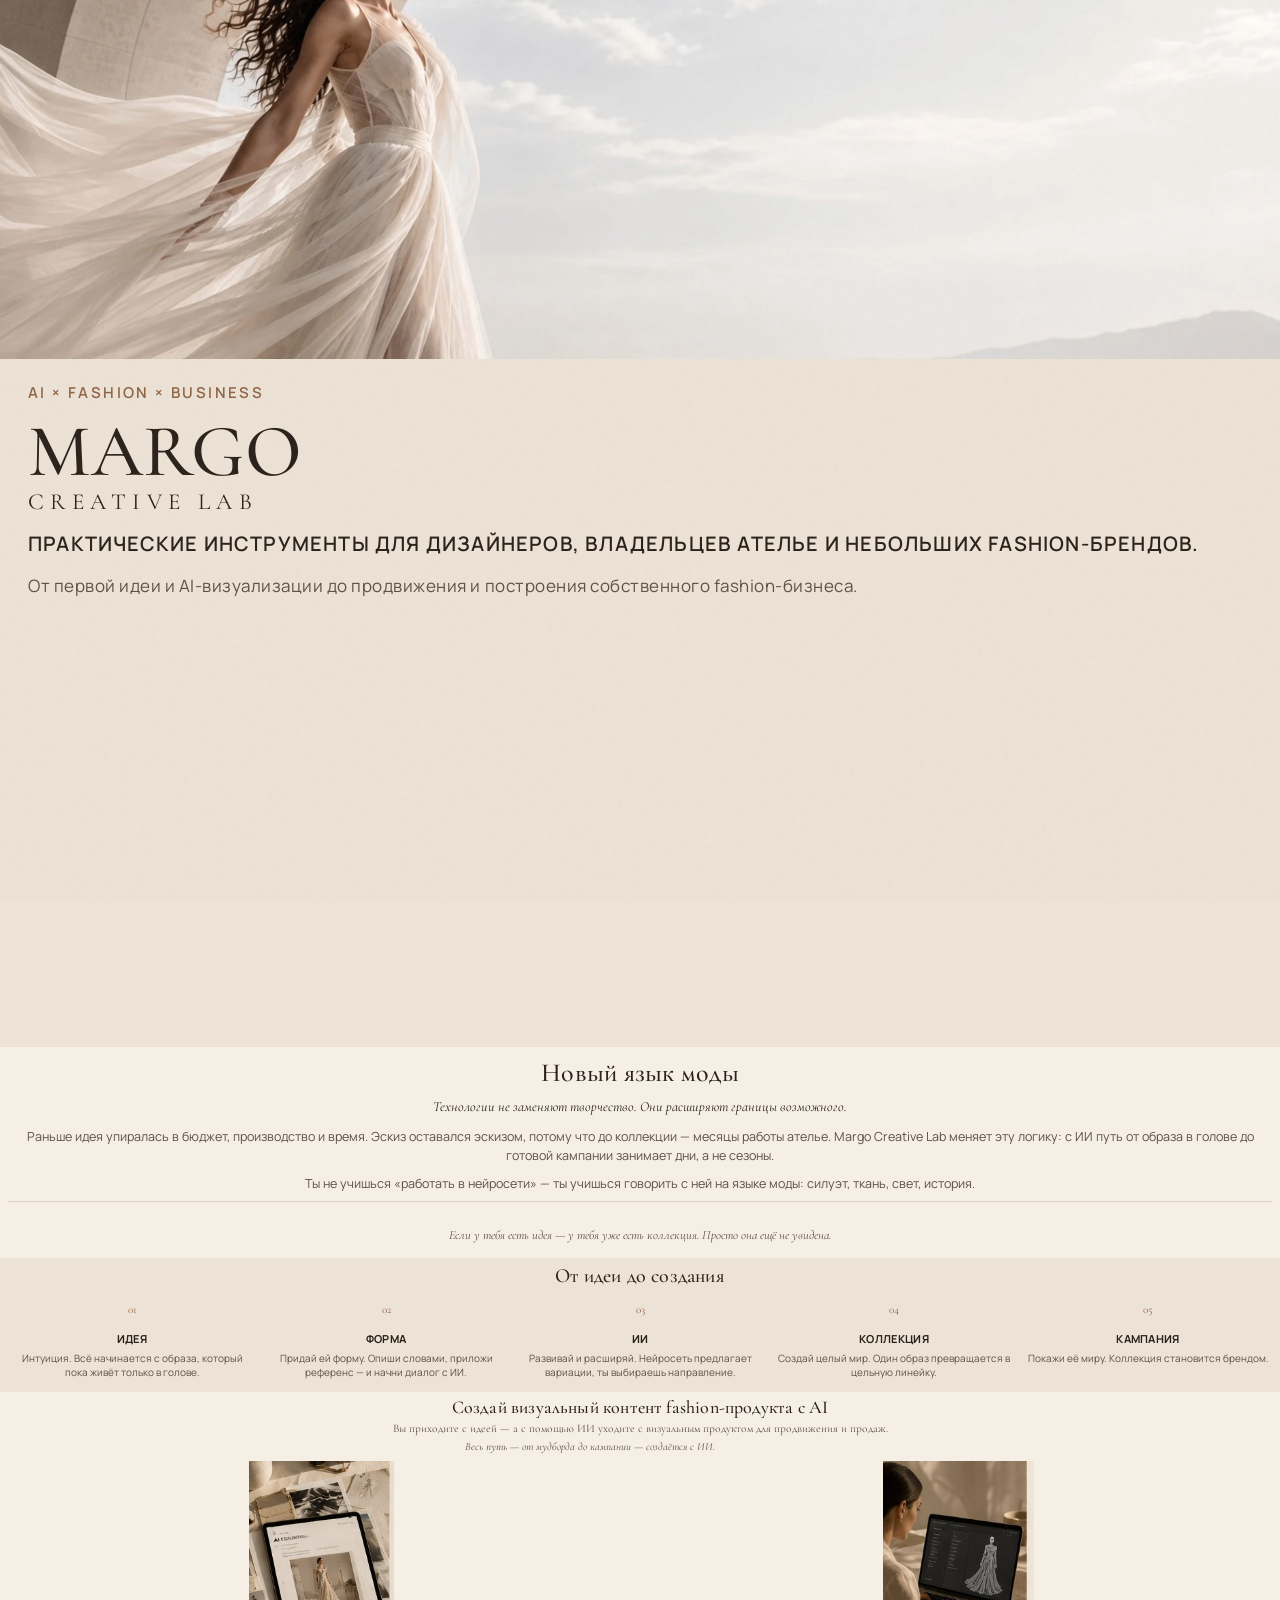
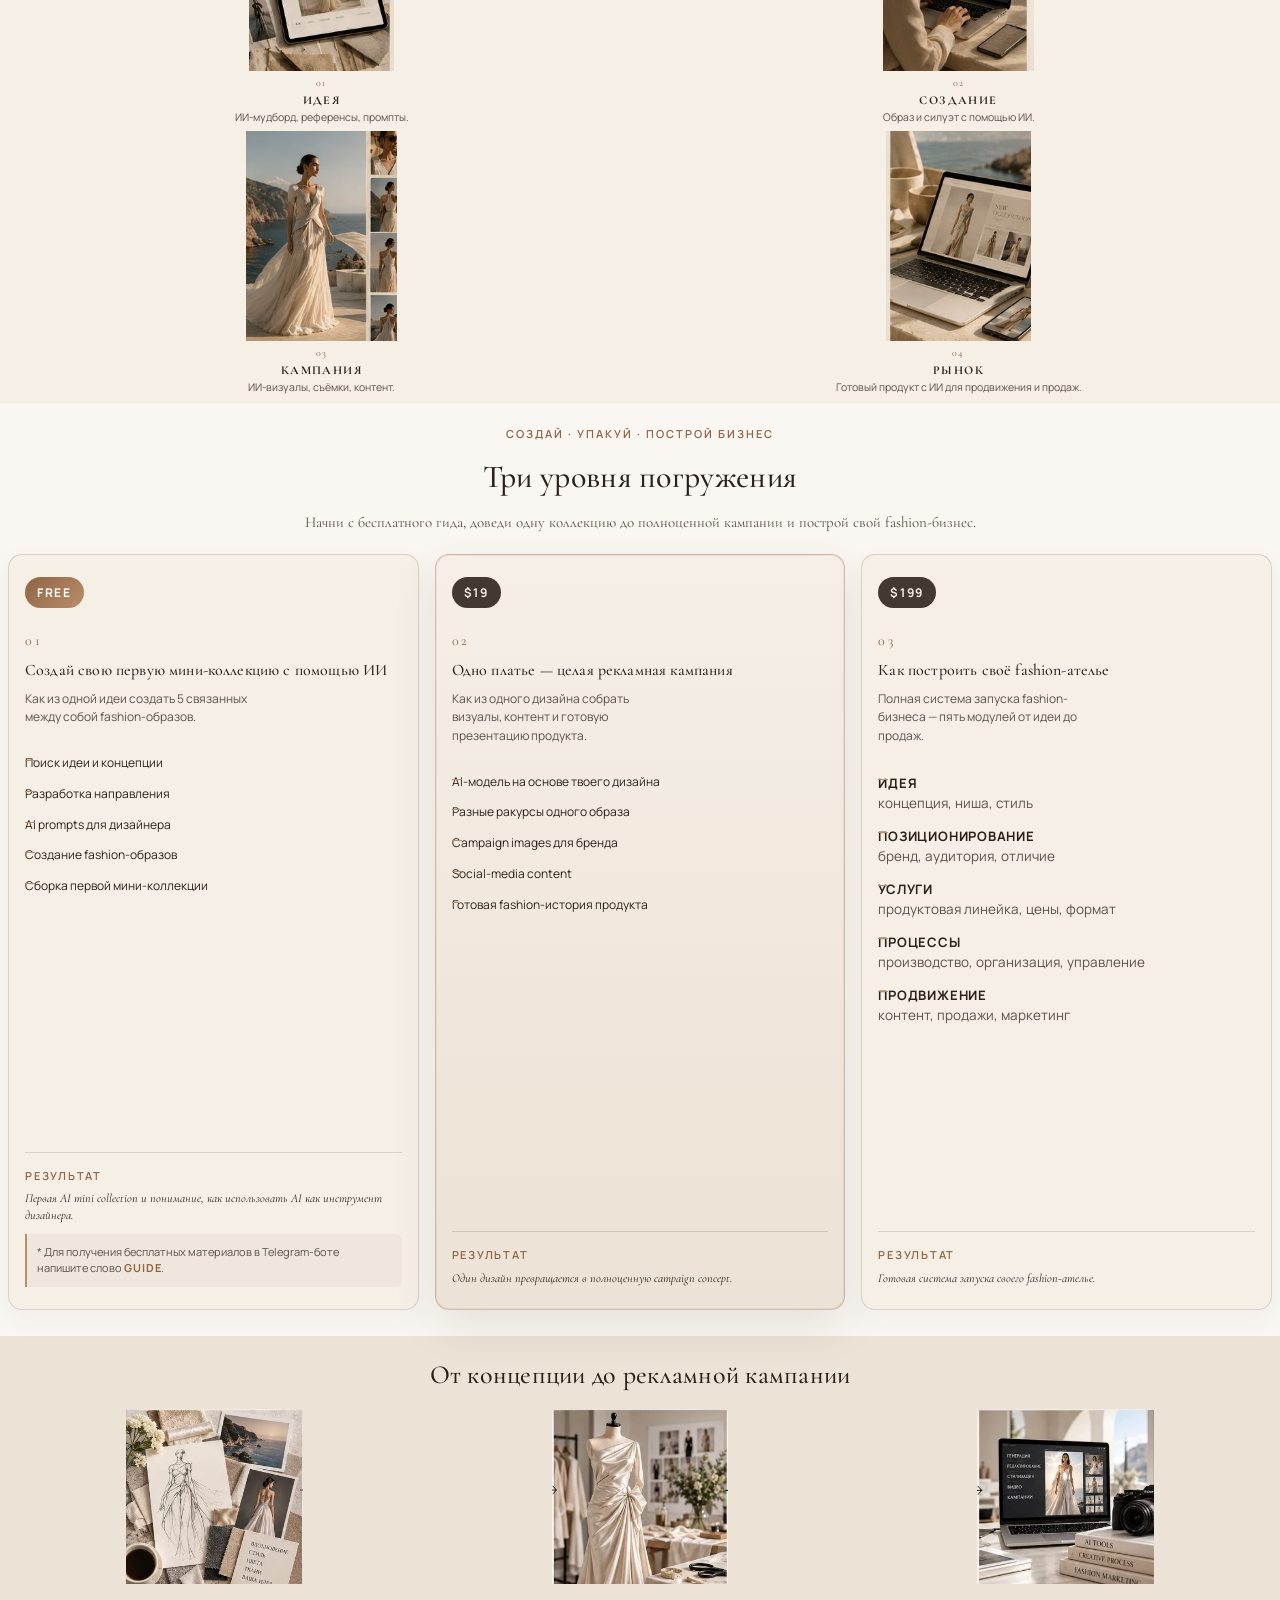
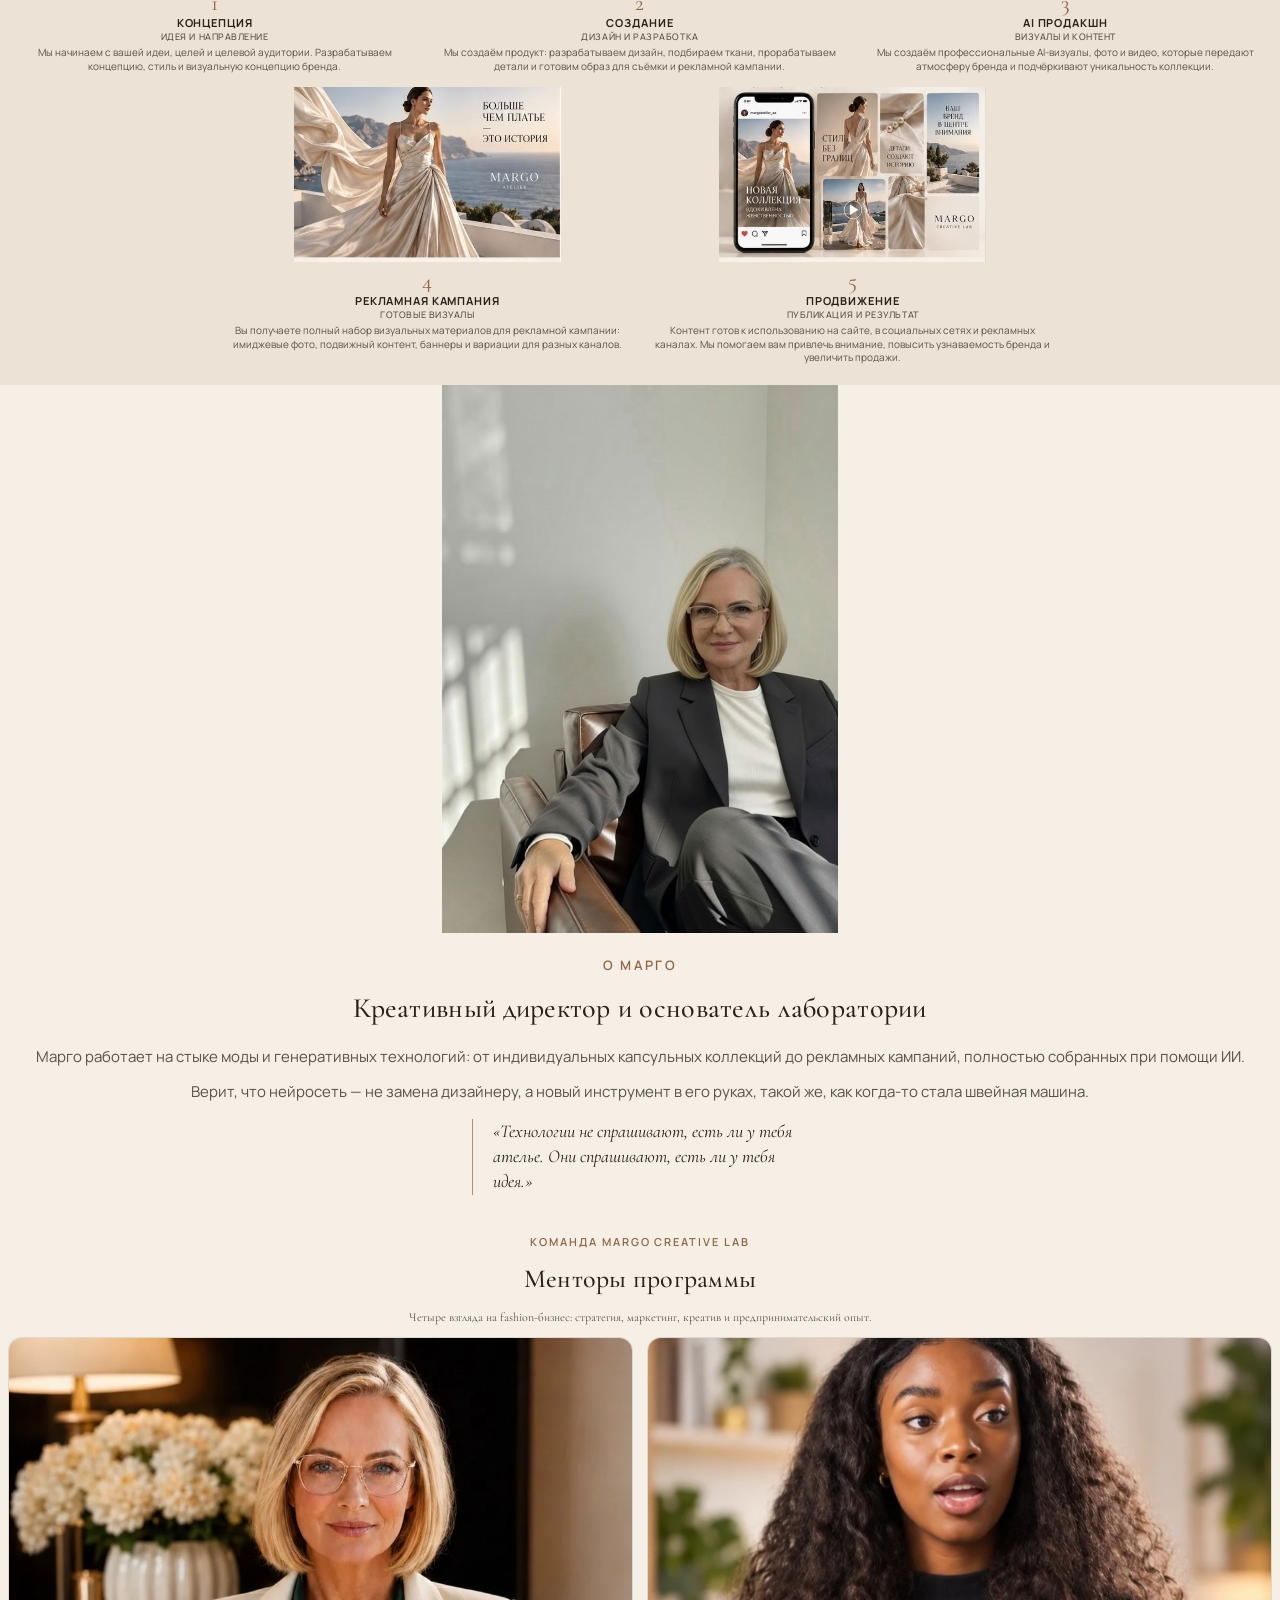
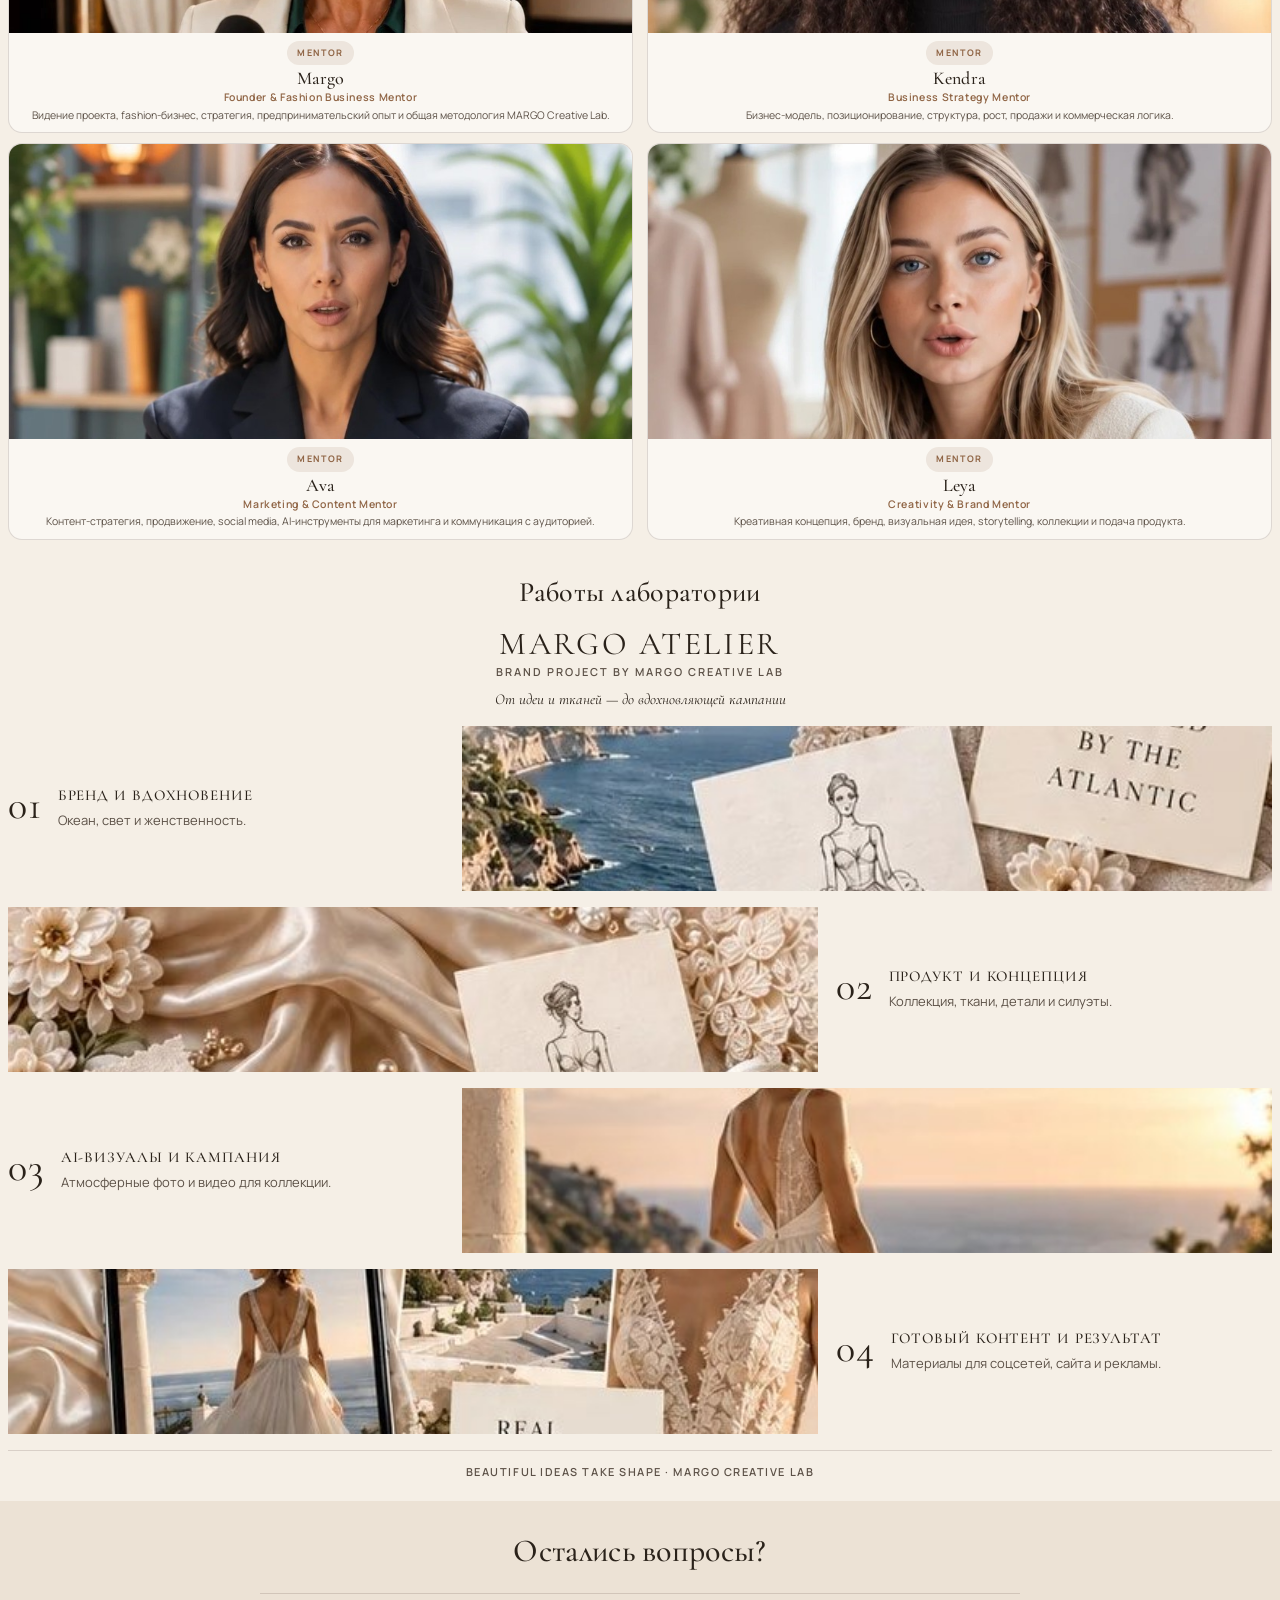
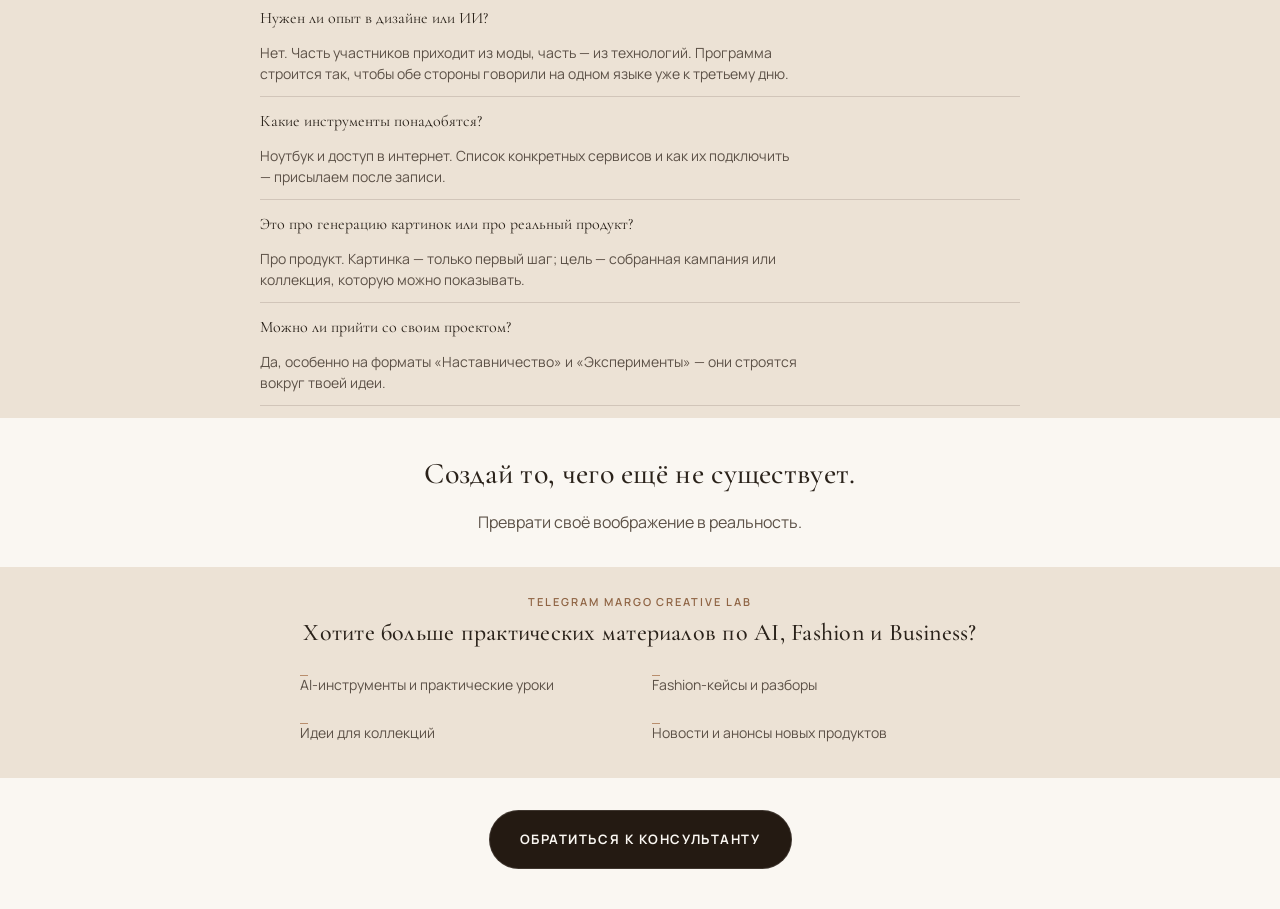
==== files/landing-print.html @ 3f83d94e "добавление кнопки и создание pdf" ====
<!DOCTYPE html>
<html lang="ru">
<head>
<meta charset="UTF-8">
<meta name="viewport" content="width=device-width, initial-scale=1.0">
<title>Margo Creative Lab — create what does not yet exist</title>
<link rel="preconnect" href="https://fonts.googleapis.com">
<link rel="preconnect" href="https://fonts.gstatic.com" crossorigin>
<link href="https://fonts.googleapis.com/css2?family=Cormorant+Garamond:ital,wght@0,300;0,400;0,500;0,600;1,400&family=Manrope:wght@300;400;500;600;700&display=swap" rel="stylesheet">
<meta name="description" content="Margo Creative Lab — a fashion laboratory at the intersection of imagination and artificial intelligence. Courses, workshops, mentorship.">
<meta property="og:title" content="Margo Creative Lab — create what does not yet exist">
<meta property="og:description" content="A fashion laboratory at the intersection of imagination and AI. Courses, workshops, mentorship.">
<meta property="og:image" content="images/hero-wide.jpg">
<meta property="og:type" content="website">
<meta name="twitter:card" content="summary_large_image">
<link rel="icon" href="data:image/svg+xml,<svg xmlns='http://www.w3.org/2000/svg' viewBox='0 0 100 100'><text y='.9em' font-size='90'>✦</text></svg>">
<link rel="stylesheet" href="../css/styles.css">
<link rel="preload" as="image" href="../images/hero-wide.jpg">
<noscript><style>[data-reveal]{opacity:1!important;transform:none!important}</style></noscript>

<style>
  @page { size: A4; margin: 7mm; }
  html, body {
    background: #f5efe6 !important;
    -webkit-print-color-adjust: exact !important;
    print-color-adjust: exact !important;
  }
  header, footer, .burger, .mobile-nav, .skip-link, #back-to-top, #scroll-progress,
  .lang-switch, .hero-actions, .consult-modal, .consult-modal-panel, .consult-modal-backdrop,
  #consultModal, .btn, .product-cta, .faq-trig .plus, .final-cta .side-img {
    display: none !important;
  }
  [data-reveal] { opacity: 1 !important; transform: none !important; transition: none !important; }

  /* Page 1 — hero: larger text, fill page */
  .hero {
    position: relative !important;
    min-height: 277mm !important;
    height: 277mm !important;
    aspect-ratio: auto !important;
    display: block !important;
    page-break-after: always !important;
    break-after: page !important;
    page-break-inside: avoid !important;
    overflow: hidden !important;
  }
  .hero-photo {
    position: absolute !important;
    top: 0 !important;
    left: 0 !important;
    right: 0 !important;
    height: 95mm !important;
    min-height: 0 !important;
  }
  .hero-photo img, .hero-photo .hero-base, .hero-photo picture {
    width: 100% !important;
    height: 100% !important;
    object-fit: cover !important;
    display: block !important;
  }
  .hero-copy {
    position: absolute !important;
    top: 95mm !important;
    left: 0 !important;
    right: 0 !important;
    bottom: 0 !important;
    width: 100% !important;
    display: flex !important;
    flex-direction: column !important;
    justify-content: flex-start !important;
    gap: 0 !important;
    padding: 22px 28px 18px !important;
    margin: 0 !important;
    box-sizing: border-box !important;
  }
  .hero-copy .eyebrow { font-size: 15px !important; margin: 0 0 14px !important; letter-spacing: .16em !important; }
  .hero-copy h1 { font-size: 74px !important; line-height: .9 !important; margin: 0 0 18px !important; }
  .hero-copy h1 .thin { font-size: 23px !important; letter-spacing: .28em !important; display: block !important; margin-top: 6px !important; }
  .hero-manifest {
    font-size: 20px !important;
    line-height: 1.4 !important;
    max-width: 100% !important;
    margin: 0 0 16px !important;
  }
  .hero-tagline {
    font-size: 17px !important;
    line-height: 1.45 !important;
    max-width: 100% !important;
    margin: 0 0 22px !important;
  }
  /* Page 1 — remove bottom consult text only */
  .hero-consult { display: none !important; }

  .wrap { padding: 0 8px !important; max-width: 100% !important; }
  .section-head { margin-bottom: 14px !important; }
  .section-head h2 { font-size: 26px !important; margin: 0 !important; }
  .section-head .lead { font-size: 14px !important; margin-top: 8px !important; }
  .eyebrow { font-size: 11px !important; margin-bottom: 8px !important; }

  /* Page 2: larger text + line-height; images full, centered under text */
  .manifesto {
    padding: 10px 0 4px !important;
    page-break-after: avoid !important;
    break-after: avoid !important;
  }
  .manifesto-inner { max-width: 100% !important; }
  .manifesto-inner h2 { font-size: 26px !important; margin-bottom: 8px !important; line-height: 1.2 !important; }
  .manifesto-body p { font-size: 12.5px !important; margin-bottom: 8px !important; line-height: 1.55 !important; }
  .manifesto-lead { font-size: 14px !important; margin-bottom: 10px !important; line-height: 1.5 !important; }
  .manifesto-micro { font-size: 13px !important; margin-top: 6px !important; line-height: 1.5 !important; }
  .process {
    padding: 6px 0 8px !important;
    page-break-before: avoid !important;
    page-break-after: avoid !important;
    break-after: avoid !important;
  }
  .process .section-head { margin-bottom: 8px !important; }
  .process .section-head h2 { font-size: 20px !important; line-height: 1.25 !important; }
  .process-row {
    display: grid !important;
    grid-template-columns: repeat(5, 1fr) !important;
    gap: 6px !important;
  }
  .p-step {
    padding: 4px 3px !important;
    text-align: center !important;
    border-left: none !important;
  }
  .p-step:not(:last-child)::before,
  .p-step:not(:last-child)::after { display: none !important; }
  .p-num { font-size: 11px !important; display: block !important; margin-bottom: 2px !important; }
  .p-title { font-size: 11px !important; letter-spacing: .03em !important; line-height: 1.3 !important; }
  .p-text { font-size: 10px !important; margin-top: 4px !important; line-height: 1.45 !important; }

  .create {
    padding: 4px 0 8px !important;
    page-break-before: avoid !important;
    page-break-after: always !important;
    break-after: page !important;
    page-break-inside: avoid !important;
  }
  .create .section-head { margin-bottom: 2px !important; text-align: center !important; }
  .create .section-head h2 { font-size: 18px !important; line-height: 1.25 !important; }
  .create .section-head .lead { font-size: 11.5px !important; margin-top: 2px !important; line-height: 1.45 !important; }
  .create-note { font-size: 11px !important; margin: 2px 0 6px !important; text-align: center !important; line-height: 1.45 !important; }
  .create-grid {
    display: grid !important;
    grid-template-columns: 1fr 1fr !important;
    gap: 6px 10px !important;
    max-width: 100% !important;
    margin: 0 auto !important;
    align-items: start !important;
    justify-items: center !important;
  }
  .create-card:not(:last-child)::before,
  .create-card:not(:last-child)::after { display: none !important; }
  .create-card { text-align: center !important; width: 100% !important; }
  .create-media {
    aspect-ratio: auto !important;
    max-height: none !important;
    height: auto !important;
    overflow: visible !important;
    margin: 0 auto !important;
    background: transparent !important;
    display: flex !important;
    justify-content: center !important;
    align-items: center !important;
  }
  .create-media img {
    object-fit: contain !important;
    object-position: center !important;
    width: 100% !important;
    height: auto !important;
    max-height: 210px !important; /* 131px × 1.6 (+60%) */
    display: block !important;
    margin: 0 auto !important;
  }
  .create-cap {
    margin-top: 4px !important;
    text-align: center !important;
    display: flex !important;
    flex-direction: column !important;
    align-items: center !important;
  }
  .create-num { font-size: 10px !important; display: block !important; }
  .create-card h3 { font-size: 12px !important; margin: 2px 0 !important; text-align: center !important; line-height: 1.3 !important; }
  .create-card p { font-size: 10.5px !important; text-align: center !important; margin: 0 !important; line-height: 1.4 !important; }

  /* Defeat site mobile breakpoints during print/PDF */
  @media (max-width: 99999px) {
    .products-grid { grid-template-columns: 1fr 1fr 1fr !important; }
    .strip {
      display: flex !important;
      flex-wrap: wrap !important;
      justify-content: center !important;
      grid-template-columns: none !important;
    }
    .founder-grid { grid-template-columns: 1fr !important; }
    .mentors-grid { grid-template-columns: 1fr 1fr !important; }
    .create-grid { grid-template-columns: 1fr 1fr !important; }
    .process-row { grid-template-columns: repeat(5, 1fr) !important; }
  }

  /* Page 3: products — fill page */
  .products {
    padding: 22px 0 26px !important;
    page-break-after: always !important;
    break-after: page !important;
  }
  .products .section-head { margin-bottom: 20px !important; text-align: center !important; }
  .products .section-head h2 { font-size: 32px !important; }
  .products .section-head .lead { font-size: 15px !important; }
  .products-grid {
    display: grid !important;
    grid-template-columns: 1fr 1fr 1fr !important;
    gap: 16px !important;
    align-items: stretch !important;
  }
  .product-card {
    padding: 22px 16px !important;
    font-size: 12.5px !important;
    display: flex !important;
    flex-direction: column !important;
    min-height: 210mm !important;
  }
  .product-title { font-size: 16px !important; line-height: 1.2 !important; }
  .product-sub { font-size: 12px !important; margin: 10px 0 !important; }
  .product-list { gap: 6px !important; margin: 14px 0 !important; flex: 1 !important; }
  .product-list li { font-size: 12px !important; line-height: 1.4 !important; padding: 4px 0 !important; }
  .product-result { margin-top: auto !important; padding-top: 14px !important; }
  .product-result p { font-size: 12px !important; }
  .product-note { font-size: 11px !important; margin-top: 10px !important; padding: 10px !important; }
  .product-badge { font-size: 12px !important; padding: 6px 12px !important; }
  .product-price { font-size: 22px !important; }

  /* Page 4: campaign — 3 images top row, 2 bottom, no crop */
  .campaign {
    padding: 18px 0 20px !important;
    page-break-after: always !important;
    break-after: page !important;
  }
  .campaign .section-head { margin-bottom: 14px !important; text-align: center !important; }
  .campaign .section-head h2 { font-size: 26px !important; }
  .strip {
    display: flex !important;
    flex-wrap: wrap !important;
    justify-content: center !important;
    align-items: flex-start !important;
    gap: 14px 16px !important;
  }
  .strip > div {
    display: flex !important;
    flex-direction: column !important;
    align-items: center !important;
    text-align: center !important;
    flex: 0 0 calc(33.333% - 12px) !important;
    width: calc(33.333% - 12px) !important;
    max-width: calc(33.333% - 12px) !important;
    box-sizing: border-box !important;
  }
  .strip-card {
    width: 100% !important;
    aspect-ratio: auto !important;
    max-height: none !important;
    height: auto !important;
    background: transparent !important;
    overflow: visible !important;
  }
  .strip-card img,
  .strip-card picture,
  .strip-card picture img {
    width: 100% !important;
    height: auto !important;
    max-height: 175px !important;
    object-fit: contain !important;
    object-position: center !important;
    display: block !important;
    margin: 0 auto !important;
  }
  .strip-cap {
    margin-top: 8px !important;
    text-align: center !important;
    width: 100% !important;
  }
  .strip-head {
    display: flex !important;
    flex-direction: column !important;
    align-items: center !important;
    gap: 2px !important;
    margin-bottom: 4px !important;
  }
  .strip-num { font-size: 22px !important; }
  .strip-titles { align-items: center !important; text-align: center !important; }
  .strip-title, .strip-sub, .strip-text {
    text-align: center !important;
  }
  .strip-title { font-size: 11px !important; line-height: 1.2 !important; }
  .strip-sub { font-size: 9px !important; margin-top: 2px !important; }
  .strip-text {
    font-size: 10px !important;
    line-height: 1.35 !important;
    margin-top: 4px !important;
  }

  /* Page 5: founder — photo top, text bottom */
  .founder {
    padding: 0 !important;
    page-break-after: always !important;
    break-after: page !important;
  }
  .founder .wrap {
    max-width: 100% !important;
    padding: 0 !important;
  }
  .founder-grid {
    display: grid !important;
    grid-template-columns: 1fr !important;
    grid-template-rows: auto auto !important;
    gap: 0 !important;
    align-items: stretch !important;
    min-height: 0 !important;
  }
  .founder-portrait {
    width: 100% !important;
    max-width: 100% !important;
    height: auto !important;
    max-height: 145mm !important;
    aspect-ratio: auto !important;
    overflow: visible !important;
    margin: 0 auto !important;
    display: flex !important;
    justify-content: center !important;
    align-items: flex-start !important;
    background: transparent !important;
  }
  .founder-portrait img {
    width: auto !important;
    max-width: 100% !important;
    height: auto !important;
    max-height: 145mm !important;
    object-fit: contain !important;
    object-position: center top !important;
    display: block !important;
    margin: 0 auto !important;
  }
  .founder-copy {
    padding: 22px 24px 28px !important;
    text-align: center !important;
  }
  .founder-copy .eyebrow { font-size: 13px !important; margin-bottom: 10px !important; display: block !important; }
  .founder-copy p { font-size: 15px !important; margin-bottom: 12px !important; line-height: 1.55 !important; }
  .founder-copy h2 { font-size: 28px !important; margin-bottom: 14px !important; }
  .founder-quote {
    font-size: 18px !important;
    margin: 16px auto 0 !important;
    line-height: 1.4 !important;
    max-width: 42ch !important;
    text-align: left !important;
  }

  /* Page 6: mentors 2×2 — full photos on ONE page */
  .mentors {
    padding: 10px 0 12px !important;
    page-break-after: always !important;
    break-after: page !important;
    page-break-inside: avoid !important;
  }
  .mentors .section-head { margin-bottom: 10px !important; text-align: center !important; }
  .mentors .section-head h2 { font-size: 26px !important; }
  .mentors .section-head .lead { font-size: 12px !important; }
  .mentors-grid {
    display: grid !important;
    grid-template-columns: 1fr 1fr !important;
    grid-template-rows: auto auto !important;
    gap: 10px 14px !important;
    align-items: stretch !important;
  }
  .mentor-card {
    padding: 0 !important;
    display: flex !important;
    flex-direction: column !important;
    overflow: hidden !important;
    page-break-inside: avoid !important;
    height: auto !important;
  }
  .mentor-photo {
    width: 100% !important;
    height: 78mm !important;
    aspect-ratio: auto !important;
    max-height: 78mm !important;
    flex: none !important;
    overflow: hidden !important;
  }
  .mentor-photo img {
    width: 100% !important;
    height: 100% !important;
    object-fit: cover !important;
    object-position: center 15% !important;
  }
  .mentor-body {
    padding: 8px 10px 10px !important;
    flex: none !important;
    text-align: center !important;
    align-items: center !important;
  }
  .mentor-kicker { font-size: 9px !important; align-self: center !important; }
  .mentor-card h3, .mentor-name { font-size: 18px !important; margin: 4px 0 0 !important; }
  .mentor-role { font-size: 11px !important; margin-top: 3px !important; }
  .mentor-card p, .mentor-text { font-size: 10.5px !important; line-height: 1.3 !important; margin: 4px 0 0 !important; }

  /* Page 7: works — fill page */
  .works {
    padding: 18px 0 20px !important;
    page-break-after: always !important;
    break-after: page !important;
  }
  .works .section-head { margin-bottom: 12px !important; text-align: center !important; }
  .works .section-head h2 { font-size: 28px !important; }
  .works-case { max-width: 100% !important; }
  .works-case-head { margin-bottom: 16px !important; text-align: center !important; }
  .works-case-head h3 { font-size: 32px !important; letter-spacing: .08em !important; margin: 0 !important; }
  .works-case-brand { font-size: 11px !important; margin-top: 4px !important; }
  .works-case-tag { font-size: 15px !important; margin-top: 8px !important; }
  .works-row {
    display: grid !important;
    grid-template-columns: 1.3fr .7fr !important;
    gap: 14px 18px !important;
    margin-bottom: 16px !important;
    align-items: center !important;
    page-break-inside: avoid !important;
  }
  .works-case > .works-row:nth-child(even) {
    grid-template-columns: .7fr 1.3fr !important;
  }
  .works-case > .works-row:nth-child(even) .works-row-media { grid-column: 2; grid-row: 1; }
  .works-case > .works-row:nth-child(even) .works-row-copy { grid-column: 1; grid-row: 1; }
  .works-row-media {
    aspect-ratio: auto !important;
    max-height: none !important;
    height: 155px !important;
    overflow: hidden !important;
  }
  .works-row-media img { width: 100% !important; height: 100% !important; object-fit: cover !important; }
  .works-row-num { font-size: 40px !important; }
  .works-row-copy { text-align: left !important; }
  .works-row-copy h4 { font-size: 15px !important; max-width: none !important; margin: 0 !important; }
  .works-row-copy p { font-size: 13px !important; margin-top: 6px !important; }
  .works-case-foot { margin-top: 14px !important; padding-top: 12px !important; font-size: 11px !important; text-align: center !important; }

  /* Page 8: FAQ + final CTA + community + consultant — fill page */
  .faq {
    padding: 24px 0 12px !important;
    page-break-after: avoid !important;
    break-after: avoid !important;
  }
  .faq .section-head { margin-bottom: 16px !important; text-align: center !important; }
  .faq .section-head h2 { font-size: 32px !important; }
  .faq-trig {
    padding: 14px 0 !important;
    font-size: 16px !important;
    background: none !important;
    border: none !important;
    width: 100% !important;
    text-align: left !important;
  }
  .faq-panel { max-height: none !important; overflow: visible !important; display: block !important; }
  .faq-item.open .faq-panel { max-height: none !important; }
  .faq-panel p { padding-bottom: 12px !important; font-size: 14px !important; margin: 0 !important; line-height: 1.5 !important; }
  .final-cta {
    min-height: 0 !important;
    padding: 32px 0 !important;
    page-break-before: avoid !important;
    page-break-after: avoid !important;
  }
  .final-cta h2 { font-size: 30px !important; margin: 0 !important; text-align: center !important; }
  .final-cta .lead { font-size: 16px !important; margin-top: 12px !important; text-align: center !important; }
  .community {
    padding: 26px 0 !important;
    page-break-before: avoid !important;
  }
  .community-inner { text-align: center !important; }
  .community-inner h2 { font-size: 24px !important; margin: 0 !important; }
  .community-list {
    margin: 18px auto 0 !important;
    display: grid !important;
    grid-template-columns: 1fr 1fr !important;
    gap: 10px 24px !important;
    max-width: 680px !important;
    text-align: left !important;
  }
  .community-list li { font-size: 14px !important; padding: 8px 0 !important; }

  .pdf-cta {
    display: flex !important;
    justify-content: center;
    padding: 32px 16px 40px;
    background: #faf7f2;
    page-break-before: avoid !important;
  }
  .pdf-cta a {
    display: inline-flex !important;
    align-items: center;
    justify-content: center;
    min-width: 300px;
    padding: 18px 30px;
    font-family: 'Manrope', sans-serif;
    font-size: 13px;
    font-weight: 700;
    letter-spacing: .12em;
    text-transform: uppercase;
    text-decoration: none;
    color: #faf7f2;
    background: #241a12;
    border-radius: 999px;
    border: 1px solid rgba(255,255,255,.12);
  }
</style>
</head>
<body>

<header id="siteHeader">
  <a href="#top" class="logo">
    <div class="l1">MARGO</div>
    <div class="l2">CREATIVE LAB</div>
  </a>
  </header>

<main id="top">

  <section class="hero" style="padding:0;">
    <div class="hero-photo">
      <picture><source type="image/webp" srcset="../images/hero-wide.webp"><img class="hero-base" src="../images/hero-wide.jpg" alt="Margo Creative Lab — образ коллекции" fetchpriority="high" width="1920" height="1080"></picture>
    </div>
    <div class="hero-copy">
      <span class="eyebrow" data-i18n="hero.eyebrow">AI × Fashion × Business</span>
      <h1>MARGO<span class="thin">CREATIVE LAB</span></h1>
      <p class="hero-manifest" data-i18n="hero.manifest">Практические инструменты для дизайнеров, владельцев ателье и небольших fashion-брендов.</p>
      <p class="hero-tagline" data-i18n="hero.tagline">От первой идеи и AI-визуализации до продвижения и построения собственного fashion-бизнеса.</p>
      <div class="hero-consult">
        <p class="hero-consult-lead" data-i18n="hero.consult.lead">Нужна помощь с выбором следующего шага?</p>
        <p class="hero-consult-text" data-i18n="hero.consult.text">Поговорите с консультантом по fashion-бизнесу и получите более ясное направление для своих идей, бизнеса или бренда.</p>
      </div>
      </div>
  </section>

  

  <section class="manifesto" id="manifesto">
    <div class="wrap manifesto-inner">
      <h2 data-i18n="manifesto.title">Новый язык моды</h2>
      <p class="manifesto-lead" data-i18n="manifesto.lead">Технологии не заменяют творчество. Они расширяют границы возможного.</p>
      <div class="manifesto-body">
        <p data-i18n="manifesto.p1">Раньше идея упиралась в бюджет, производство и время. Эскиз оставался эскизом, потому что до коллекции — месяцы работы ателье. Margo Creative Lab меняет эту логику: с ИИ путь от образа в голове до готовой кампании занимает дни, а не сезоны.</p>
        <p data-i18n="manifesto.p2">Ты не учишься «работать в нейросети» — ты учишься говорить с ней на языке моды: силуэт, ткань, свет, история.</p>
        <p class="manifesto-micro" data-i18n="manifesto.micro">Если у тебя есть идея — у тебя уже есть коллекция. Просто она ещё не увидена.</p>
      </div>
    </div>
  </section>

  <section class="process">
    <div class="wrap">
      <div class="section-head">
        <h2 data-i18n="process.title">От идеи до создания</h2>
      </div>
      <div class="process-row">
        <div class="p-step" data-reveal>
          <span class="p-num">01</span>
          <div class="p-title" data-i18n="process.1.title">Идея</div>
          <p class="p-text" data-i18n="process.1.text">Интуиция. Всё начинается с образа, который пока живёт только в голове.</p>
        </div>
        <div class="p-step" data-reveal>
          <span class="p-num">02</span>
          <div class="p-title" data-i18n="process.2.title">Форма</div>
          <p class="p-text" data-i18n="process.2.text">Придай ей форму. Опиши словами, приложи референс — и начни диалог с ИИ.</p>
        </div>
        <div class="p-step" data-reveal>
          <span class="p-num">03</span>
          <div class="p-title" data-i18n="process.3.title">ИИ</div>
          <p class="p-text" data-i18n="process.3.text">Развивай и расширяй. Нейросеть предлагает вариации, ты выбираешь направление.</p>
        </div>
        <div class="p-step" data-reveal>
          <span class="p-num">04</span>
          <div class="p-title" data-i18n="process.4.title">Коллекция</div>
          <p class="p-text" data-i18n="process.4.text">Создай целый мир. Один образ превращается в цельную линейку.</p>
        </div>
        <div class="p-step" data-reveal>
          <span class="p-num">05</span>
          <div class="p-title" data-i18n="process.5.title">Кампания</div>
          <p class="p-text" data-i18n="process.5.text">Покажи её миру. Коллекция становится брендом.</p>
        </div>
      </div>
    </div>
  </section>

  <section class="create">
    <div class="wrap">
      <div class="section-head">
        <h2 data-i18n="create.title">Создай визуальный контент fashion-продукта с AI</h2>
        <p class="lead" data-i18n="create.lead">Вы приходите с идеей — а с помощью ИИ уходите с визуальным продуктом для продвижения и продаж.</p>
        <p class="create-note" data-i18n="create.note">Весь путь — от мудборда до кампании — создаётся с ИИ.</p>
      </div>
      <div class="create-grid">
        <article class="create-card" data-reveal="scale">
          <div class="create-media"><img loading="lazy" decoding="async" src="../images/create-01.jpg" alt="Idea — AI moodboard on a tablet with sketch and look"></div>
          <div class="create-cap" style="text-align:center;display:flex;flex-direction:column;align-items:center">
            <span class="create-num">01</span>
            <h3 data-i18n="create.1.title">Идея</h3>
            <p data-i18n="create.1.text">ИИ-мудборд, референсы, промпты.</p>
          </div>
        </article>
        <article class="create-card" data-reveal="scale">
          <div class="create-media"><img loading="lazy" decoding="async" src="../images/create-02.jpg" alt="Creation — building the dress silhouette with AI"></div>
          <div class="create-cap" style="text-align:center;display:flex;flex-direction:column;align-items:center">
            <span class="create-num">02</span>
            <h3 data-i18n="create.2.title">Создание</h3>
            <p data-i18n="create.2.text">Образ и силуэт с помощью ИИ.</p>
          </div>
        </article>
        <article class="create-card" data-reveal="scale">
          <div class="create-media"><img loading="lazy" decoding="async" src="../images/create-03.jpg" alt="Campaign — looks by the sea for promotion"></div>
          <div class="create-cap" style="text-align:center;display:flex;flex-direction:column;align-items:center">
            <span class="create-num">03</span>
            <h3 data-i18n="create.3.title">Кампания</h3>
            <p data-i18n="create.3.text">ИИ-визуалы, съёмки, контент.</p>
          </div>
        </article>
        <article class="create-card" data-reveal="scale">
          <div class="create-media"><img loading="lazy" decoding="async" src="../images/create-04.jpg" alt="Market — AI visuals of the finished look"></div>
          <div class="create-cap" style="text-align:center;display:flex;flex-direction:column;align-items:center">
            <span class="create-num">04</span>
            <h3 data-i18n="create.4.title">Рынок</h3>
            <p data-i18n="create.4.text">Готовый продукт с ИИ для продвижения и продаж.</p>
          </div>
        </article>
      </div>
    </div>
  </section>

  <section class="products" id="products">
    <div class="wrap">
      <div class="section-head">
        <span class="eyebrow" data-i18n="products.eyebrow">Создай · Упакуй · Построй бизнес</span>
        <h2 data-i18n="products.title">Три уровня погружения</h2>
        <p class="lead" data-i18n="products.lead">Начни с бесплатного гида, доведи одну коллекцию до полноценной кампании и построй свой fashion-бизнес.</p>
      </div>

      <div class="products-grid">

        <article class="product-card" data-reveal>
          <div class="product-badge product-badge--free" data-i18n="products.free.badge">FREE</div>
          <div class="product-num">01</div>
          <h3 class="product-title" data-i18n="products.free.title">Создай свою первую мини-коллекцию с помощью ИИ</h3>
          <p class="product-sub" data-i18n="products.free.sub">Как из одной идеи создать 5 связанных между собой fashion-образов.</p>
          <ul class="product-list">
            <li data-i18n="products.free.li1">Поиск идеи и концепции</li>
            <li data-i18n="products.free.li2">Разработка направления</li>
            <li data-i18n="products.free.li3">AI prompts для дизайнера</li>
            <li data-i18n="products.free.li4">Создание fashion-образов</li>
            <li data-i18n="products.free.li5">Сборка первой мини-коллекции</li>
          </ul>
          <div class="product-result">
            <span class="product-result-label" data-i18n="products.result">Результат</span>
            <p data-i18n="products.free.result">Первая AI mini collection и понимание, как использовать AI как инструмент дизайнера.</p>
          </div>
          <p class="product-note" data-i18n-html="products.free.note">* Для получения бесплатных материалов в Telegram-боте напишите слово <b>GUIDE</b>.</p>
          </article>

        <article class="product-card product-card--featured" data-reveal>
          <div class="product-badge" data-i18n="products.paid.badge">$19</div>
          <div class="product-num">02</div>
          <h3 class="product-title" data-i18n="products.paid.title">Одно платье — целая рекламная кампания</h3>
          <p class="product-sub" data-i18n="products.paid.sub">Как из одного дизайна собрать визуалы, контент и готовую презентацию продукта.</p>
          <ul class="product-list">
            <li data-i18n="products.paid.li1">AI-модель на основе твоего дизайна</li>
            <li data-i18n="products.paid.li2">Разные ракурсы одного образа</li>
            <li data-i18n="products.paid.li3">Campaign images для бренда</li>
            <li data-i18n="products.paid.li4">Social-media content</li>
            <li data-i18n="products.paid.li5">Готовая fashion-история продукта</li>
          </ul>
          <div class="product-result">
            <span class="product-result-label" data-i18n="products.result">Результат</span>
            <p data-i18n="products.paid.result">Один дизайн превращается в полноценную campaign concept.</p>
          </div>
          </article>

        <article class="product-card" data-reveal>
          <div class="product-badge" data-i18n="products.program.badge">$199</div>
          <div class="product-num">03</div>
          <h3 class="product-title" data-i18n="products.program.title">Как построить своё fashion-ателье</h3>
          <p class="product-sub" data-i18n="products.program.sub">Полная система запуска fashion-бизнеса — пять модулей от идеи до продаж.</p>
          <ul class="product-list product-list--modules">
            <li><b data-i18n="products.program.m1">Идея</b><span data-i18n="products.program.m1.sub">концепция, ниша, стиль</span></li>
            <li><b data-i18n="products.program.m2">Позиционирование</b><span data-i18n="products.program.m2.sub">бренд, аудитория, отличие</span></li>
            <li><b data-i18n="products.program.m3">Услуги</b><span data-i18n="products.program.m3.sub">продуктовая линейка, цены, формат</span></li>
            <li><b data-i18n="products.program.m4">Процессы</b><span data-i18n="products.program.m4.sub">производство, организация, управление</span></li>
            <li><b data-i18n="products.program.m5">Продвижение</b><span data-i18n="products.program.m5.sub">контент, продажи, маркетинг</span></li>
          </ul>
          <div class="product-result">
            <span class="product-result-label" data-i18n="products.result">Результат</span>
            <p data-i18n="products.program.result">Готовая система запуска своего fashion-ателье.</p>
          </div>
          </article>

      </div>
    </div>
  </section>

  <section class="campaign">
    <div class="wrap">
      <div class="section-head">
        <h2 data-i18n="campaign.title">От концепции до рекламной кампании</h2>
      </div>
      <div class="strip">
        <div>
          <div class="strip-card"><picture><img loading="lazy" decoding="async" src="../images/process-01.jpg" alt="Moodboard: dress sketch, references, fabrics"></picture></div>
          <div class="strip-cap" style="text-align:center;width:100%">
            <div class="strip-head" style="display:flex;flex-direction:column;align-items:center;text-align:center">
              <span class="strip-num">1</span>
              <div class="strip-titles" style="text-align:center">
                <div class="strip-title" data-i18n="campaign.1.title" style="text-align:center">Концепция</div>
                <div class="strip-sub" data-i18n="campaign.1.sub" style="text-align:center">Идея и направление</div>
              </div>
            </div>
            <p class="strip-text" data-i18n="campaign.1.text" style="text-align:center">Мы начинаем с вашей идеи, целей и целевой аудитории. Разрабатываем концепцию, стиль и визуальную концепцию бренда.</p>
          </div>
        </div>
        <div>
          <div class="strip-card"><picture><img loading="lazy" decoding="async" src="../images/process-02.jpg" alt="Dress on a mannequin in a light atelier"></picture></div>
          <div class="strip-cap" style="text-align:center;width:100%">
            <div class="strip-head" style="display:flex;flex-direction:column;align-items:center;text-align:center">
              <span class="strip-num">2</span>
              <div class="strip-titles" style="text-align:center">
                <div class="strip-title" data-i18n="campaign.2.title" style="text-align:center">Создание</div>
                <div class="strip-sub" data-i18n="campaign.2.sub" style="text-align:center">Дизайн и разработка</div>
              </div>
            </div>
            <p class="strip-text" data-i18n="campaign.2.text" style="text-align:center">Мы создаём продукт: разрабатываем дизайн, подбираем ткани, прорабатываем детали и готовим образ для съёмки и рекламной кампании.</p>
          </div>
        </div>
        <div>
          <div class="strip-card"><picture><img loading="lazy" decoding="async" src="../images/process-03.jpg" alt="AI visuals and look generation"></picture></div>
          <div class="strip-cap" style="text-align:center;width:100%">
            <div class="strip-head" style="display:flex;flex-direction:column;align-items:center;text-align:center">
              <span class="strip-num">3</span>
              <div class="strip-titles" style="text-align:center">
                <div class="strip-title" data-i18n="campaign.3.title" style="text-align:center">AI Продакшн</div>
                <div class="strip-sub" data-i18n="campaign.3.sub" style="text-align:center">Визуалы и контент</div>
              </div>
            </div>
            <p class="strip-text" data-i18n="campaign.3.text" style="text-align:center">Мы создаём профессиональные AI-визуалы, фото и видео, которые передают атмосферу бренда и подчёркивают уникальность коллекции.</p>
          </div>
        </div>
        <div>
          <div class="strip-card"><picture><img loading="lazy" decoding="async" src="../images/process-04.jpg" alt="Final advertising campaign by the sea"></picture></div>
          <div class="strip-cap" style="text-align:center;width:100%">
            <div class="strip-head" style="display:flex;flex-direction:column;align-items:center;text-align:center">
              <span class="strip-num">4</span>
              <div class="strip-titles" style="text-align:center">
                <div class="strip-title" data-i18n="campaign.4.title" style="text-align:center">Рекламная кампания</div>
                <div class="strip-sub" data-i18n="campaign.4.sub" style="text-align:center">Готовые визуалы</div>
              </div>
            </div>
            <p class="strip-text" data-i18n="campaign.4.text" style="text-align:center">Вы получаете полный набор визуальных материалов для рекламной кампании: имиджевые фото, подвижный контент, баннеры и вариации для разных каналов.</p>
          </div>
        </div>
        <div>
          <div class="strip-card"><picture><img loading="lazy" decoding="async" src="../images/process-05.jpg" alt="Promotion and social media"></picture></div>
          <div class="strip-cap" style="text-align:center;width:100%">
            <div class="strip-head" style="display:flex;flex-direction:column;align-items:center;text-align:center">
              <span class="strip-num">5</span>
              <div class="strip-titles" style="text-align:center">
                <div class="strip-title" data-i18n="campaign.5.title" style="text-align:center">Продвижение</div>
                <div class="strip-sub" data-i18n="campaign.5.sub" style="text-align:center">Публикация и результат</div>
              </div>
            </div>
            <p class="strip-text" data-i18n="campaign.5.text" style="text-align:center">Контент готов к использованию на сайте, в социальных сетях и рекламных каналах. Мы помогаем вам привлечь внимание, повысить узнаваемость бренда и увеличить продажи.</p>
          </div>
        </div>
      </div>
    </div>
  </section>

  <section class="founder" id="founder">
    <div class="wrap founder-grid">
      <div class="founder-portrait" data-reveal="left">
        <picture><img loading="lazy" decoding="async" src="../images/margo.jpg" alt="Марго — основатель Creative Lab"></picture>
      </div>
      <div class="founder-copy" data-reveal="right">
        <span class="eyebrow" data-i18n="nav.margo">О Марго</span>
        <h2 data-i18n="founder.title">Креативный директор и основатель лаборатории</h2>
        <p data-i18n="founder.p1">Марго работает на стыке моды и генеративных технологий: от индивидуальных капсульных коллекций до рекламных кампаний, полностью собранных при помощи ИИ.</p>
        <p data-i18n="founder.p2">Верит, что нейросеть — не замена дизайнеру, а новый инструмент в его руках, такой же, как когда-то стала швейная машина.</p>
        <div class="founder-quote" data-i18n="founder.quote">«Технологии не спрашивают, есть ли у тебя ателье. Они спрашивают, есть ли у тебя идея.»</div>
      </div>
    </div>
  </section>

  <section class="mentors" id="mentors">
    <div class="wrap">
      <div class="section-head">
        <span class="eyebrow" data-i18n="mentors.eyebrow">Команда MARGO Creative Lab</span>
        <h2 data-i18n="mentors.title">Менторы программы</h2>
        <p class="lead" data-i18n="mentors.lead">Четыре взгляда на fashion-бизнес: стратегия, маркетинг, креатив и предпринимательский опыт.</p>
      </div>
      <div class="mentors-grid">
        <article class="mentor-card" data-reveal>
          <div class="mentor-photo"><img src="../images/mentor-margo.jpg" alt="Margo — Founder &amp; Fashion Business Mentor" loading="lazy" decoding="async"></div>
          <div class="mentor-body">
            <span class="mentor-kicker" data-i18n="mentors.kicker">Mentor</span>
            <h3 class="mentor-name">Margo</h3>
            <p class="mentor-role" data-i18n="mentors.margo.role">Founder & Fashion Business Mentor</p>
            <p class="mentor-text" data-i18n="mentors.margo.text">Видение проекта, fashion-бизнес, стратегия, предпринимательский опыт и общая методология MARGO Creative Lab.</p>
          </div>
        </article>
        <article class="mentor-card" data-reveal>
          <div class="mentor-photo"><img src="../images/mentor-kendra.jpg" alt="Kendra — Business Strategy Mentor" loading="lazy" decoding="async"></div>
          <div class="mentor-body">
            <span class="mentor-kicker" data-i18n="mentors.kicker">Mentor</span>
            <h3 class="mentor-name">Kendra</h3>
            <p class="mentor-role" data-i18n="mentors.kendra.role">Business Strategy Mentor</p>
            <p class="mentor-text" data-i18n="mentors.kendra.text">Бизнес-модель, позиционирование, структура, рост, продажи и коммерческая логика.</p>
          </div>
        </article>
        <article class="mentor-card" data-reveal>
          <div class="mentor-photo"><img src="../images/mentor-ava.jpg" alt="Ava — Marketing &amp; Content Mentor" loading="lazy" decoding="async"></div>
          <div class="mentor-body">
            <span class="mentor-kicker" data-i18n="mentors.kicker">Mentor</span>
            <h3 class="mentor-name">Ava</h3>
            <p class="mentor-role" data-i18n="mentors.ava.role">Marketing & Content Mentor</p>
            <p class="mentor-text" data-i18n="mentors.ava.text">Контент-стратегия, продвижение, social media, AI-инструменты для маркетинга и коммуникация с аудиторией.</p>
          </div>
        </article>
        <article class="mentor-card" data-reveal>
          <div class="mentor-photo"><img src="../images/mentor-leya.jpg" alt="Leya — Creativity &amp; Brand Mentor" loading="lazy" decoding="async"></div>
          <div class="mentor-body">
            <span class="mentor-kicker" data-i18n="mentors.kicker">Mentor</span>
            <h3 class="mentor-name">Leya</h3>
            <p class="mentor-role" data-i18n="mentors.leya.role">Creativity & Brand Mentor</p>
            <p class="mentor-text" data-i18n="mentors.leya.text">Креативная концепция, бренд, визуальная идея, storytelling, коллекции и подача продукта.</p>
          </div>
        </article>
      </div>
    </div>
  </section>

  <section class="works" id="works">
    <div class="wrap">
      <div class="section-head">
        <h2 data-i18n="works.title">Работы лаборатории</h2>
      </div>
      <div class="works-case">
        <div class="works-case-head" data-reveal>
          <h3>MARGO ATELIER</h3>
          <p class="works-case-brand">Brand project by Margo Creative Lab</p>
          <p class="works-case-tag" data-i18n="works.case.tag">От идеи и тканей — до вдохновляющей кампании</p>
        </div>

        <article class="works-row" data-reveal>
          <div class="works-row-media">
            <picture><img loading="lazy" decoding="async" src="../images/work-case-01.jpg" alt="Coast, sketch and the card Inspired by the Atlantic"></picture>
          </div>
          <div class="works-row-copy">
            <span class="works-row-num">01</span>
            <h4 data-i18n="works.case.1.title">Бренд и вдохновение</h4>
            <p data-i18n="works.case.1.text">Океан, свет и женственность.</p>
          </div>
        </article>

        <article class="works-row" data-reveal>
          <div class="works-row-media">
            <picture><img loading="lazy" decoding="async" src="../images/work-case-02.jpg" alt="Silk, lace, pearls and a dress sketch"></picture>
          </div>
          <div class="works-row-copy">
            <span class="works-row-num">02</span>
            <h4 data-i18n="works.case.2.title">Продукт и концепция</h4>
            <p data-i18n="works.case.2.text">Коллекция, ткани, детали и силуэты.</p>
          </div>
        </article>

        <article class="works-row" data-reveal>
          <div class="works-row-media">
            <picture><img loading="lazy" decoding="async" src="../images/work-case-03.jpg" alt="Campaign look in a lace dress at sunset by the sea"></picture>
          </div>
          <div class="works-row-copy">
            <span class="works-row-num">03</span>
            <h4 data-i18n="works.case.3.title">AI-визуалы и кампания</h4>
            <p data-i18n="works.case.3.text">Атмосферные фото и видео для коллекции.</p>
          </div>
        </article>

        <article class="works-row" data-reveal>
          <div class="works-row-media">
            <picture><img loading="lazy" decoding="async" src="../images/work-case-04.jpg" alt="Phone, stills and finished content for Margo Atelier"></picture>
          </div>
          <div class="works-row-copy">
            <span class="works-row-num">04</span>
            <h4 data-i18n="works.case.4.title">Готовый контент и результат</h4>
            <p data-i18n="works.case.4.text">Материалы для соцсетей, сайта и рекламы.</p>
          </div>
        </article>

        <p class="works-case-foot">Beautiful ideas take shape · Margo Creative Lab</p>
      </div>
    </div>
  </section>

  <section class="faq">
    <div class="wrap">
      <div class="section-head">
        <h2 data-i18n="faq.title">Остались вопросы?</h2>
      </div>
      <div class="faq-wrap" id="faqList">
        <div class="faq-item open">
          <button type="button" class="faq-trig" aria-expanded="true"><span data-i18n="faq.q1">Нужен ли опыт в дизайне или ИИ?</span><span class="plus"></span></button>
          <div class="faq-panel"><p data-i18n="faq.a1">Нет. Часть участников приходит из моды, часть — из технологий. Программа строится так, чтобы обе стороны говорили на одном языке уже к третьему дню.</p></div>
        </div>
        <div class="faq-item open">
          <button type="button" class="faq-trig" aria-expanded="true"><span data-i18n="faq.q2">Какие инструменты понадобятся?</span><span class="plus"></span></button>
          <div class="faq-panel"><p data-i18n="faq.a2">Ноутбук и доступ в интернет. Список конкретных сервисов и как их подключить — присылаем после записи.</p></div>
        </div>
        <div class="faq-item open">
          <button type="button" class="faq-trig" aria-expanded="true"><span data-i18n="faq.q3">Это про генерацию картинок или про реальный продукт?</span><span class="plus"></span></button>
          <div class="faq-panel"><p data-i18n="faq.a3">Про продукт. Картинка — только первый шаг; цель — собранная кампания или коллекция, которую можно показывать.</p></div>
        </div>
        <div class="faq-item open">
          <button type="button" class="faq-trig" aria-expanded="true"><span data-i18n="faq.q4">Можно ли прийти со своим проектом?</span><span class="plus"></span></button>
          <div class="faq-panel"><p data-i18n="faq.a4">Да, особенно на форматы «Наставничество» и «Эксперименты» — они строятся вокруг твоей идеи.</p></div>
        </div>
      </div>
    </div>
  </section>

  <section class="final-cta">
    <div class="side-img left">
      <picture><source type="image/webp" srcset="../images/hero.webp"><img loading="lazy" decoding="async" src="../images/hero.jpg" alt=""></picture>
    </div>
    <div class="side-img right">
      <picture><source type="image/webp" srcset="../images/cta-arch.webp"><img loading="lazy" decoding="async" src="../images/cta-arch.jpg" alt=""></picture>
    </div>
    <div class="wrap">
      <h2 data-i18n="cta.title">Создай то, чего ещё не существует.</h2>
      <p class="lead" data-i18n="cta.lead">Преврати своё воображение в реальность.</p>
      </div>
  </section>

  <section class="community">
    <div class="wrap community-inner">
      <span class="eyebrow" data-i18n="community.eyebrow">Telegram MARGO Creative Lab</span>
      <h2 data-i18n="community.title">Хотите больше практических материалов по AI, Fashion и Business?</h2>
      <ul class="community-list">
        <li data-i18n="community.li1">AI-инструменты и практические уроки</li>
        <li data-i18n="community.li2">Fashion-кейсы и разборы</li>
        <li data-i18n="community.li3">Идеи для коллекций</li>
        <li data-i18n="community.li4">Новости и анонсы новых продуктов</li>
      </ul>
      </div>
  </section>


<section class="pdf-cta">
  <a href="https://t.me/startatelier_bot">Обратиться к консультанту</a>
</section>

</main>

<style>
@media (max-width:99999px){
  .products-grid{grid-template-columns:1fr 1fr 1fr!important}
  .strip{display:flex!important;flex-wrap:wrap!important;justify-content:center!important;grid-template-columns:none!important}
  .strip>div{flex:0 0 calc(33.333% - 12px)!important;width:calc(33.333% - 12px)!important;max-width:calc(33.333% - 12px)!important}
  .strip-card img,.strip-card picture img{height:auto!important;max-height:175px!important;object-fit:contain!important;width:100%!important}
  .founder-grid{grid-template-columns:1fr!important}
  .founder-portrait{width:100%!important;max-width:100%!important;height:auto!important;max-height:145mm!important;overflow:visible!important;display:flex!important;justify-content:center!important}
  .founder-portrait img{width:auto!important;max-width:100%!important;height:auto!important;max-height:145mm!important;object-fit:contain!important;display:block!important;margin:0 auto!important}
  .mentors-grid{grid-template-columns:1fr 1fr!important;grid-template-rows:auto auto!important}
  .create-grid{grid-template-columns:1fr 1fr!important}
  .process-row{grid-template-columns:repeat(5,1fr)!important}
  .create-cap,.create-card,.create-card h3,.create-card p,.create-num{text-align:center!important}
  .strip-cap,.strip-title,.strip-sub,.strip-text,.strip-num{text-align:center!important}
  .strip-head{display:flex!important;flex-direction:column!important;align-items:center!important}
  .mentor-photo{height:78mm!important;max-height:78mm!important;aspect-ratio:auto!important;flex:none!important}
  .mentors,.mentors-grid,.mentor-card{page-break-inside:avoid!important;break-inside:avoid-page!important}
  .product-card{min-height:200mm!important}
  .works-row-media{height:165px!important;max-height:none!important}
  .hero-consult{display:none!important}
  .create-media{height:auto!important;max-height:none!important;overflow:visible!important;display:flex!important;justify-content:center!important}
  .create-media img{height:auto!important;max-height:210px!important;object-fit:contain!important;width:100%!important;display:block!important;margin:0 auto!important}
  .founder-grid{grid-template-columns:1fr!important}
}
</style></body>
</html>
---- css/styles.css ----
:root{
  --dark:#241a12;
  --dark-2:#1a130d;
  --cream:#f5efe6;
  --cream-2:#ece2d5;
  --paper:#faf7f2;
  --gold:#b98e6d;
  --gold-deep:#8f6444;
  --ink:#2a221a;
  --ink-soft:#5c5147;
  --line:rgba(42,26,16,0.14);
  --line-light:rgba(36,26,18,0.12);
  --ease:cubic-bezier(.22,.61,.36,1);
}

*{box-sizing:border-box;}
html{scroll-behavior:smooth;}
body{
  margin:0;
  background:var(--cream);
  color:var(--ink);
  font-family:'Manrope',sans-serif;
  font-weight:400;
  line-height:1.6;
  -webkit-font-smoothing:antialiased;
}
img,svg{display:block;max-width:100%;}
img{height:auto;}
picture{display:block;width:100%;height:100%;}
a{color:inherit;text-decoration:none;}
h1,h2,h3,h4{
  font-family:'Cormorant Garamond',serif;
  font-weight:500;
  margin:0;
  letter-spacing:.01em;
}
p{margin:0;}
.wrap{max-width:1180px;margin:0 auto;padding:0 40px;}
@media(max-width:720px){.wrap{padding:0 22px;}}

.eyebrow{
  font-family:'Manrope',sans-serif;
  font-size:12px;
  font-weight:600;
  letter-spacing:.18em;
  text-transform:uppercase;
  color:var(--gold-deep);
}

.btn{
  display:inline-flex;align-items:center;justify-content:center;
  padding:16px 28px;
  font-family:'Manrope',sans-serif;
  font-size:12px;
  font-weight:600;
  letter-spacing:.1em;
  text-transform:uppercase;
  border:1px solid transparent;
  border-radius:999px;
  cursor:pointer;
  transition:background .35s var(--ease), color .35s var(--ease), border-color .35s var(--ease), box-shadow .35s var(--ease), transform .35s var(--ease);
  white-space:nowrap;
  box-shadow:0 0 18px rgba(185,142,109,.3);
}
.btn-solid{
  background:rgba(36,26,18,.6);
  color:var(--cream);
  border-color:rgba(255,255,255,.12);
  backdrop-filter:blur(24px);
  -webkit-backdrop-filter:blur(24px);
  box-shadow:0 8px 28px rgba(36,26,18,.18), 0 0 20px rgba(185,142,109,.38);
}
.btn-solid:hover{
  background:rgba(36,26,18,.78);
  box-shadow:0 10px 32px rgba(36,26,18,.22), 0 0 28px rgba(185,142,109,.45);
  transform:translateY(-1px);
}
.btn-outline{
  background:rgba(250,247,242,.35);
  color:var(--dark);
  border-color:rgba(42,34,26,.35);
  backdrop-filter:blur(10px);
  -webkit-backdrop-filter:blur(10px);
  box-shadow:0 6px 20px rgba(36,26,18,.06), 0 0 16px rgba(185,142,109,.28);
}
.btn-outline:hover{
  background:rgba(36,26,18,.6);
  color:var(--cream);
  border-color:transparent;
  box-shadow:0 10px 28px rgba(36,26,18,.2), 0 0 24px rgba(185,142,109,.38);
  transform:translateY(-1px);
}
.btn:focus-visible,
.lang-switch button:focus-visible,
.accordion-trig:focus-visible,
.faq-trig:focus-visible,
.sub-row button:focus-visible,
#back-to-top:focus-visible,
.burger:focus-visible,
.mobile-nav .close:focus-visible,
nav.mainnav a:focus-visible,
.foot-nav a:focus-visible,
.foot-social a:focus-visible{
  outline:2px solid var(--gold-deep);
  outline-offset:3px;
}

/* ---------- Header ---------- */
header{
  position:fixed;top:0;left:0;right:0;z-index:50;
  display:flex;align-items:center;justify-content:space-between;
  padding:28px 40px;
  background:transparent;
  border-bottom:1px solid transparent;
  transition:background .4s var(--ease), border-color .4s var(--ease), padding .4s var(--ease);
}
header.scrolled{
  background:rgba(245,239,230,.94);
  backdrop-filter:blur(12px);
  border-bottom:1px solid var(--line);
  padding:12px 40px;
}
.logo{font-family:'Cormorant Garamond',serif;line-height:1.05;color:var(--ink);transition:color .4s var(--ease);}
header.scrolled .logo{color:var(--ink);}
.logo .l1{font-size:22px;font-weight:600;letter-spacing:.1em;}
.logo .l2{font-size:10px;font-weight:500;letter-spacing:.3em;opacity:.78;margin-top:2px;}
nav.mainnav{display:flex;gap:36px;}
nav.mainnav a{
  font-size:12px;font-weight:600;letter-spacing:.12em;text-transform:uppercase;
  position:relative;padding-bottom:4px;color:var(--ink);
}
nav.mainnav a::after{
  content:"";position:absolute;left:0;right:0;bottom:0;height:1px;background:var(--ink);
  transform:scaleX(0);transform-origin:right;transition:transform .35s var(--ease);
}
nav.mainnav a:hover::after{transform:scaleX(1);transform-origin:left;}
.burger{display:none;background:none;border:0;cursor:pointer;padding:6px;}
.burger span{display:block;width:22px;height:1px;background:var(--ink);margin:5px 0;transition:background .4s var(--ease);}
header.scrolled .burger span{background:var(--ink);}
@media(max-width:900px){
  nav.mainnav{display:none;}
  header{padding:18px 22px;}
  header.scrolled{padding:12px 22px;}
  .burger{display:block;}
}
.mobile-nav{
  display:none;
  position:fixed;inset:0;z-index:60;
  background:var(--dark);
  padding:26px;
  flex-direction:column;
}
.mobile-nav.open{display:flex;}
body.nav-open{overflow:hidden;}
.skip-link{
  position:absolute;left:16px;top:-48px;z-index:300;
  padding:10px 16px;background:var(--dark);color:var(--cream);
  font-size:13px;border-radius:4px;
}
.skip-link:focus{top:16px;}
.mobile-nav .close{
  align-self:flex-end;background:none;border:0;color:var(--cream);font-size:13px;
  letter-spacing:.12em;text-transform:uppercase;cursor:pointer;padding:8px;
}
.mobile-nav a{
  color:var(--cream);font-family:'Cormorant Garamond',serif;font-size:32px;
  padding:16px 0;border-bottom:1px solid rgba(255,255,255,.16);
}
.mobile-nav .btn{margin-top:30px;align-self:flex-start;}

/* ---------- Hero ---------- */
.hero{
  position:relative;
  min-height:100vh;
  display:flex;
  align-items:center;
  justify-content:flex-end;
  overflow:hidden;
  background:var(--cream-2);
}
.hero-photo{
  position:absolute;inset:0;
}
.hero-photo img{
  width:100%;
  height:100%;
  object-fit:cover;
  object-position:32% 45%;
}
.hero-photo .hero-base{
  animation:heroDrift 14s ease-in-out infinite;
}
@keyframes heroDrift{
  0%,100%{transform:scale(1.03) translate3d(0,0,0);}
  50%{transform:scale(1.07) translate3d(-1.1%,.5%,0);}
}
.hero-copy{
  position:relative;z-index:2;
  width:min(560px,48vw);
  padding:140px 56px 80px 0;
  margin-right:4vw;
  animation:heroReveal .9s var(--ease) both;
}
@keyframes heroReveal{
  from{opacity:0;transform:translateY(16px);}
  to{opacity:1;transform:none;}
}
.lang-switch{
  display:inline-flex;
  align-items:center;
  margin-bottom:22px;
  padding:4px;
  border:1px solid rgba(42,34,26,.18);
  border-radius:999px;
  background:rgba(250,247,242,.42);
  backdrop-filter:blur(10px);
  -webkit-backdrop-filter:blur(10px);
}
.lang-switch button{
  min-width:46px;
  padding:7px 12px;
  border:0;
  border-radius:999px;
  background:transparent;
  color:var(--ink-soft);
  font-family:'Manrope',sans-serif;
  font-size:11px;
  font-weight:700;
  letter-spacing:.12em;
  cursor:pointer;
  transition:background .3s var(--ease), color .3s var(--ease), box-shadow .3s var(--ease);
}
.lang-switch button.active{
  background:rgba(36,26,18,.6);
  color:var(--cream);
  box-shadow:0 0 16px rgba(185,142,109,.35);
}
.hero-copy .eyebrow{color:var(--gold-deep);margin-bottom:22px;display:block;}
.hero-copy h1{
  font-size:clamp(46px,6vw,80px);
  line-height:.96;
  font-weight:500;
  color:var(--ink);
}
.hero-copy h1 .thin{
  font-weight:400;display:block;font-size:.42em;letter-spacing:.14em;margin-top:8px;
}
.hero-manifest{
  margin-top:28px;
  font-weight:600;
  font-size:15px;
  letter-spacing:.06em;
  text-transform:uppercase;
  max-width:420px;
  color:var(--ink);
}
.hero-tagline{margin-top:10px;font-size:14px;letter-spacing:.03em;color:var(--ink-soft);max-width:400px;}
.hero-consult{
  margin-top:18px;
  max-width:440px;
}
.hero-consult-lead{
  font-family:'Cormorant Garamond',serif;
  font-size:18px;
  font-style:italic;
  line-height:1.35;
  color:var(--ink);
}
.hero-consult-text{
  margin-top:6px;
  font-size:13.5px;
  line-height:1.55;
  color:var(--ink-soft);
}
.hero-actions{
  display:flex;
  flex-wrap:nowrap;
  align-items:flex-start;
  gap:10px;
  margin-top:28px;
  width:100%;
  max-width:100%;
}
.hero-actions > .btn,
.hero-consult-wrap > .btn{
  flex:1 1 0;
  width:0;
  min-width:0;
  min-height:56px;
  height:auto;
  padding:12px 10px;
  text-align:center;
  font-size:10px;
  letter-spacing:.04em;
  white-space:normal;
  overflow-wrap:anywhere;
  word-break:break-word;
  line-height:1.25;
  appearance:none;
  -webkit-appearance:none;
  box-sizing:border-box;
}
.hero-consult-wrap{
  flex:1 1 0;
  width:0;
  min-width:0;
  display:flex;
  flex-direction:column;
  align-items:stretch;
  gap:8px;
}
.hero-consult-wrap > .btn{
  width:100%;
  flex:0 0 auto;
}
.consult-inline{
  width:fit-content;
  max-width:100%;
  margin:0;
  padding:0;
  align-self:flex-start;
}
.consult-inline[hidden]{display:none;}
.consult-inline-label{
  display:inline-flex;
  align-items:flex-start;
  gap:8px;
  width:fit-content;
  max-width:100%;
  margin:0;
  font-family:'Manrope',sans-serif;
  font-size:11px;
  font-weight:500;
  line-height:1.35;
  letter-spacing:.01em;
  color:var(--ink-soft);
  cursor:pointer;
  text-transform:none;
}
.consult-inline-label input{
  flex:0 0 auto;
  width:14px;
  height:14px;
  margin:2px 0 0;
  accent-color:var(--gold-deep);
}
.consult-inline-label span{
  flex:0 1 auto;
  max-width:28ch;
}
@media(max-width:900px){
  .hero{min-height:auto;flex-direction:column;align-items:stretch;}
  .hero-photo{position:relative;height:62vh;min-height:420px;}
  .hero-photo img{object-position:30% 35%;}
  .hero-copy{width:100%;padding:40px 22px 64px;margin:0;}
  .hero-consult{max-width:100%;}
  .hero-actions{max-width:100%;}
  .hero-actions > .btn,
  .hero-consult-wrap > .btn{font-size:9.5px;letter-spacing:.03em;padding:11px 8px;}
}
@media(max-width:560px){
  .hero-actions{gap:8px;flex-wrap:wrap;}
  .hero-actions > .btn,
  .hero-consult-wrap{
    flex:1 1 calc(50% - 4px);
    width:auto;
  }
  .hero-consult-wrap{flex:1 1 100%;}
  .hero-actions > .btn,
  .hero-consult-wrap > .btn{min-height:52px;padding:10px 8px;font-size:9.5px;}
  .consult-inline-label{font-size:10.5px;}
}

/* ---------- Sections ---------- */
section{padding:110px 0;}
@media(max-width:720px){section{padding:76px 0;}}
.section-head{max-width:680px;margin:0 auto 48px;text-align:center;}
.section-head h2{font-size:clamp(30px,4.2vw,46px);}
.section-head .lead{
  margin-top:16px;font-family:'Cormorant Garamond',serif;font-size:20px;color:var(--ink-soft);
}

/* ---------- Manifesto ---------- */
.manifesto{background:var(--cream);padding-top:96px;}
.manifesto-inner{max-width:720px;margin:0 auto;text-align:center;}
.manifesto-inner h2{font-size:clamp(32px,4.4vw,48px);margin-bottom:22px;}
.manifesto-lead{
  font-family:'Cormorant Garamond',serif;font-size:clamp(20px,2.2vw,26px);
  font-style:italic;color:var(--ink);line-height:1.45;margin-bottom:28px;
}
.manifesto-body p{font-size:16px;color:var(--ink-soft);margin-bottom:16px;}
.manifesto-micro{
  margin-top:28px;padding-top:24px;border-top:1px solid var(--line);
  font-family:'Cormorant Garamond',serif;font-size:clamp(23px,2.4vw,28px);font-style:italic;color:var(--gold-deep);
}

/* ---------- Process ---------- */
.process{background:var(--cream-2);}
.process-row{
  display:grid;grid-template-columns:repeat(5,1fr);
  gap:18px;
  position:relative;
}
.p-step{text-align:center;padding:0 8px;position:relative;}
.p-step:not(:last-child)::after{
  content:"";
  position:absolute;top:18px;right:-12px;
  width:22px;height:1px;
  background:var(--line);
}
.p-step:not(:last-child)::before{
  content:"";
  position:absolute;top:15px;right:-15px;
  width:7px;height:7px;
  border-right:1px solid rgba(42,26,16,.35);
  border-top:1px solid rgba(42,26,16,.35);
  transform:rotate(45deg);
}
.p-num{
  font-family:'Cormorant Garamond',serif;font-size:15px;color:var(--gold-deep);
  display:block;
}
.p-title{margin-top:14px;font-size:13px;font-weight:700;letter-spacing:.08em;text-transform:uppercase;}
.p-text{margin-top:10px;font-size:14px;color:var(--ink-soft);line-height:1.55;}
@media(max-width:900px){
  .process-row{grid-template-columns:1fr;gap:28px;}
  .p-step{text-align:left;padding:0 0 0 20px;border-left:1px solid var(--line);}
  .p-step:not(:last-child)::before,
  .p-step:not(:last-child)::after{display:none;}
}

/* ---------- Create cards ---------- */
.create{padding-top:0;background:var(--cream);}
.create-note{
  margin:14px auto 0;max-width:580px;
  font-family:'Cormorant Garamond',serif;font-size:18px;font-style:italic;color:var(--ink-soft);
}
.create-grid{
  display:grid;
  grid-template-columns:repeat(4,1fr);
  gap:28px;
}
.create-card{position:relative;text-align:center;}
.create-media{
  aspect-ratio:3/4;
  overflow:hidden;
  background:var(--cream-2);
}
.create-media img{
  width:100%;height:100%;
  object-fit:cover;object-position:center;
  display:block;
}
.create-card:not(:last-child)::after{
  content:"";
  position:absolute;top:calc(37.5% - 8px);right:-18px;
  width:22px;height:1px;background:var(--line);
}
.create-card:not(:last-child)::before{
  content:"";
  position:absolute;top:calc(37.5% - 11px);right:-21px;
  width:7px;height:7px;
  border-right:1px solid rgba(42,26,16,.35);
  border-top:1px solid rgba(42,26,16,.35);
  transform:rotate(45deg);
}
.create-cap{margin-top:16px;}
.create-num{
  font-family:'Cormorant Garamond',serif;font-size:14px;color:var(--gold-deep);
  display:block;letter-spacing:.12em;
}
.create-card h3{
  margin-top:8px;
  font-size:13px;font-weight:700;letter-spacing:.12em;text-transform:uppercase;color:var(--ink);
}
.create-card p{
  margin:8px 0 0;font-size:13px;color:var(--ink-soft);line-height:1.5;
}
@media(max-width:900px){
  .create-grid{grid-template-columns:1fr 1fr;gap:22px;}
  .create-card:not(:last-child)::before,
  .create-card:not(:last-child)::after{display:none;}
}
@media(max-width:560px){.create-grid{grid-template-columns:1fr;}}

/* ---------- Lab ---------- */
.lab{background:var(--paper);}
.format-grid{display:grid;grid-template-columns:repeat(4,1fr);gap:0;margin-bottom:80px;}
.format-card{
  padding:8px 28px 8px;
  border-right:1px solid var(--line);
  text-align:center;
}
.format-card:first-child{padding-left:0;}
.format-card:last-child{border-right:0;padding-right:0;}
.format-icon{width:28px;height:28px;margin:0 auto 20px;}
.format-card h4{
  font-size:15px;letter-spacing:.14em;text-transform:uppercase;
  font-family:'Manrope',sans-serif;font-weight:700;margin-bottom:8px;
}
.format-card .sub{
  font-size:12px;letter-spacing:.16em;text-transform:uppercase;color:var(--gold-deep);margin-bottom:12px;
}
.format-card p{font-size:14px;color:var(--ink-soft);line-height:1.6;}
@media(max-width:900px){
  .format-grid{grid-template-columns:1fr 1fr;gap:34px;}
  .format-card{border-right:0;padding:0;text-align:left;}
  .format-icon{margin:0 0 16px;}
}
@media(max-width:560px){.format-grid{grid-template-columns:1fr;}}

.lab-detail{display:grid;grid-template-columns:1fr 1fr;gap:70px;}
@media(max-width:900px){.lab-detail{grid-template-columns:1fr;gap:50px;}}

.accordion-item{border-bottom:1px solid var(--line);}
.accordion-item:first-child{border-top:1px solid var(--line);}
.accordion-trig{
  width:100%;background:none;border:0;color:var(--ink);cursor:pointer;
  display:flex;align-items:center;justify-content:space-between;
  padding:22px 0;font-family:'Cormorant Garamond',serif;font-size:22px;text-align:left;
}
.accordion-trig .plus{width:16px;height:16px;position:relative;flex:none;margin-left:20px;}
.accordion-trig .plus::before,.accordion-trig .plus::after{
  content:"";position:absolute;background:var(--gold-deep);transition:transform .35s var(--ease);
}
.accordion-trig .plus::before{top:50%;left:0;right:0;height:1px;transform:translateY(-50%);}
.accordion-trig .plus::after{left:50%;top:0;bottom:0;width:1px;transform:translateX(-50%);}
.accordion-item.open .plus::after{transform:translateX(-50%) rotate(90deg);opacity:0;}
.accordion-panel{max-height:0;overflow:hidden;transition:max-height .45s var(--ease);}
.accordion-item.open .accordion-panel{max-height:480px;}
.accordion-panel p{padding-bottom:22px;font-size:15px;color:var(--ink-soft);max-width:46ch;}

.schedule{list-style:none;margin:0;padding:0;}
.schedule li{border-bottom:1px solid var(--line);padding:18px 0;cursor:pointer;}
.schedule li:first-child{border-top:1px solid var(--line);}
.sched-row{display:flex;align-items:baseline;gap:18px;justify-content:space-between;}
.sched-day{font-size:11px;letter-spacing:.14em;text-transform:uppercase;color:var(--gold-deep);flex:none;}
.sched-title{font-family:'Cormorant Garamond',serif;font-size:19px;flex:1;}
.sched-body{max-height:0;overflow:hidden;transition:max-height .4s var(--ease);}
.sched-body p{padding-top:10px;font-size:14px;color:var(--ink-soft);max-width:52ch;}

.uniqueness{margin-top:64px;border-top:1px solid var(--line);padding-top:46px;}
.uniqueness-grid{display:grid;grid-template-columns:repeat(4,1fr);gap:28px;margin:0;padding:0;}
.uniqueness-grid li{list-style:none;font-size:14.5px;color:var(--ink-soft);line-height:1.6;padding-left:22px;position:relative;}
.uniqueness-grid li::before{content:"";position:absolute;left:0;top:9px;width:10px;height:1px;background:var(--gold);}
@media(max-width:900px){.uniqueness-grid{grid-template-columns:1fr 1fr;}}
@media(max-width:560px){.uniqueness-grid{grid-template-columns:1fr;}}
.lab-cta{margin-top:52px;text-align:center;}

/* ---------- Founder ---------- */
.founder{background:var(--cream);}
.founder-grid{display:grid;grid-template-columns:.46fr .54fr;gap:64px;align-items:center;}
.founder-portrait{
  aspect-ratio:1/1;
  position:relative;
  overflow:hidden;
  background:var(--cream-2);
}
.founder-portrait img{
  width:100%;
  height:100%;
  object-fit:contain;
  object-position:center;
}
.founder-copy .eyebrow{margin-bottom:18px;display:block;}
.founder-copy h2{font-size:clamp(30px,3.6vw,42px);margin-bottom:22px;}
.founder-copy p{font-size:16.5px;color:var(--ink-soft);margin-bottom:16px;}
.founder-quote{
  margin:26px 0;padding-left:20px;border-left:1.5px solid var(--gold);
  font-family:'Cormorant Garamond',serif;font-style:italic;font-size:21px;color:var(--ink);
}
@media(max-width:800px){.founder-grid{grid-template-columns:1fr;gap:32px;}}

/* ---------- Campaign strip ---------- */
.campaign{background:var(--cream-2);}
.strip{display:grid;grid-template-columns:repeat(5,1fr);gap:10px;}
.strip-card{
  aspect-ratio:4/3;
  position:relative;
  overflow:hidden;
  background:var(--cream);
}
.strip-card img{
  width:100%;
  height:100%;
  object-fit:cover;
  object-position:center;
}
.strip-cap{
  margin-top:14px;
  text-align:left;
  color:var(--ink-soft);
  font-family:'Manrope',sans-serif;
}
.strip-cap b{color:var(--ink);font-weight:700;margin-right:6px;}
.strip-head{display:flex;align-items:baseline;gap:10px;margin-bottom:6px;}
.strip-num{
  font-family:'Cormorant Garamond',serif;
  font-size:28px;line-height:1;font-weight:400;
  color:var(--gold-deep);
  flex:0 0 auto;
}
.strip-titles{display:flex;flex-direction:column;min-width:0;}
.strip-title{
  font-weight:700;font-size:12px;
  letter-spacing:.08em;text-transform:uppercase;
  color:var(--ink);line-height:1.15;
}
.strip-sub{
  font-weight:500;font-size:10.5px;
  letter-spacing:.06em;text-transform:uppercase;
  color:var(--ink-soft);line-height:1.2;margin-top:4px;
}
.strip-text{
  margin:6px 0 0;
  font-size:12px;line-height:1.55;color:var(--ink-soft);
}
@media(max-width:900px){.strip{grid-template-columns:repeat(3,1fr);}}
@media(max-width:560px){.strip{grid-template-columns:repeat(2,1fr);}}

/* ---------- Works ---------- */
.works{background:var(--cream);}
.works-case{max-width:1080px;margin:0 auto;}
.works-case-head{text-align:center;margin:0 auto 48px;max-width:100%;}
.works-case-head h3{
  font-size:clamp(32px,6.4vw,62px);
  font-weight:400;
  letter-spacing:.12em;
  line-height:1.05;
  padding:0 8px;
}
.works-case-brand{
  margin-top:12px;
  font-size:11px;
  font-weight:600;
  letter-spacing:.18em;
  text-transform:uppercase;
  color:var(--ink-soft);
  line-height:1.5;
  padding:0 12px;
}
.works-case-tag{
  margin-top:16px;
  margin-left:auto;
  margin-right:auto;
  font-family:'Cormorant Garamond',serif;
  font-style:italic;
  font-size:clamp(17px,2.2vw,22px);
  line-height:1.4;
  color:var(--ink);
  max-width:22em;
  padding:0 16px;
}
.works-row{
  display:grid;
  grid-template-columns:minmax(0,1.15fr) minmax(220px,.85fr);
  gap:28px 40px;
  align-items:center;
  margin-bottom:18px;
}
.works-case > .works-row:nth-child(even){
  grid-template-columns:minmax(220px,.85fr) minmax(0,1.15fr);
}
.works-case > .works-row:nth-child(even) .works-row-media{
  grid-column:2;
  grid-row:1;
}
.works-case > .works-row:nth-child(even) .works-row-copy{
  grid-column:1;
  grid-row:1;
}
.works-row-media{
  overflow:hidden;
  background:var(--cream-2);
  aspect-ratio:2.35/1;
}
.works-row-media img{
  width:100%;
  height:100%;
  object-fit:cover;
  object-position:center;
  transition:transform .6s var(--ease);
}
.works-row:hover .works-row-media img{transform:scale(1.04);}
.works-row-copy{
  display:grid;
  grid-template-columns:auto 1fr;
  column-gap:16px;
  align-items:start;
  min-width:0;
}
.works-row-num{
  grid-row:1 / span 2;
  font-family:'Cormorant Garamond',serif;
  font-size:clamp(40px,5vw,56px);
  font-weight:400;
  line-height:.9;
  letter-spacing:.02em;
  color:var(--ink);
}
.works-row-copy h4{
  font-size:clamp(18px,2.1vw,26px);
  font-weight:500;
  letter-spacing:.06em;
  text-transform:uppercase;
  line-height:1.15;
  max-width:12em;
}
.works-row-copy p{
  grid-column:2;
  margin-top:8px;
  font-size:15px;
  line-height:1.55;
  color:var(--ink-soft);
}
.works-case-foot{
  margin-top:36px;
  padding-top:22px;
  border-top:1px solid var(--line);
  text-align:center;
  font-size:11px;
  font-weight:600;
  letter-spacing:.14em;
  text-transform:uppercase;
  color:var(--ink-soft);
  line-height:1.7;
}
@media(hover:none){
  .works-row:hover .works-row-media img{transform:none;}
}
@media(max-width:720px){
  .works-case-head{margin-bottom:32px;}
  .works-case-head h3{letter-spacing:.08em;}
  .works-row,
  .works-case > .works-row:nth-child(even){
    grid-template-columns:1fr;
    gap:14px;
    margin-bottom:28px;
  }
  .works-case > .works-row:nth-child(even) .works-row-media,
  .works-case > .works-row:nth-child(even) .works-row-copy{
    grid-column:auto;
    grid-row:auto;
  }
  .works-row-media{aspect-ratio:16/9;}
  .works-row-copy{padding:0 2px;}
  .works-row-copy h4{max-width:none;}
  .works-case-foot{margin-top:8px;letter-spacing:.08em;font-size:10px;padding-left:8px;padding-right:8px;}
}

/* ---------- FAQ ---------- */
.faq{background:var(--cream-2);}
.faq-wrap{max-width:760px;margin:0 auto;}
.faq-item{border-bottom:1px solid var(--line);}
.faq-item:first-child{border-top:1px solid var(--line);}
.faq-trig{
  width:100%;background:none;border:0;cursor:pointer;
  display:flex;justify-content:space-between;align-items:center;gap:20px;
  padding:24px 0;font-family:'Cormorant Garamond',serif;font-size:21px;text-align:left;color:var(--ink);
}
.faq-trig .plus{width:16px;height:16px;position:relative;flex:none;}
.faq-trig .plus::before,.faq-trig .plus::after{content:"";position:absolute;background:var(--gold-deep);}
.faq-trig .plus::before{top:50%;left:0;right:0;height:1px;transform:translateY(-50%);}
.faq-trig .plus::after{left:50%;top:0;bottom:0;width:1px;transform:translateX(-50%);transition:transform .35s var(--ease),opacity .35s var(--ease);}
.faq-item.open .plus::after{transform:translateX(-50%) rotate(90deg);opacity:0;}
.faq-panel{max-height:0;overflow:hidden;transition:max-height .45s var(--ease);}
.faq-item.open .faq-panel{max-height:480px;}
.faq-panel p{padding-bottom:24px;font-size:15.5px;color:var(--ink-soft);max-width:60ch;}

/* ---------- Final CTA ---------- */
.final-cta{
  position:relative;
  background:var(--paper);
  color:var(--ink);text-align:center;padding:120px 0;
  overflow:hidden;
  min-height:420px;
  display:flex;align-items:center;
}
.final-cta .side-img{
  position:absolute;top:0;bottom:0;width:30%;
  z-index:0;
}
.final-cta .side-img img{
  width:100%;height:100%;
  object-fit:cover;
}
.final-cta .side-img.left{left:0;}
.final-cta .side-img.left img{object-position:70% center;}
.final-cta .side-img.right{right:0;}
.final-cta .side-img.right img{object-position:30% center;}
.final-cta .side-img.left::after{
  content:"";position:absolute;inset:0;
  background:linear-gradient(90deg, transparent 40%, var(--paper) 100%);
}
.final-cta .side-img.right::after{
  content:"";position:absolute;inset:0;
  background:linear-gradient(270deg, transparent 40%, var(--paper) 100%);
}
.final-cta .wrap{position:relative;z-index:1;}
.final-cta h2{font-size:clamp(28px,4.4vw,46px);color:var(--ink);}
.final-cta .lead{
  margin-top:14px;font-size:16px;color:var(--ink-soft);
}
.final-cta .btn{margin-top:34px;}
@media(max-width:800px){
  .final-cta .side-img{width:22%;opacity:.55;}
  .final-cta{padding:90px 0;}
}

/* ---------- Subscribe ---------- */
.subscribe{background:var(--paper);}
.sub-grid{display:grid;grid-template-columns:.55fr .45fr;gap:60px;align-items:center;}
.sub-grid h2{font-size:clamp(26px,3.2vw,34px);}
.sub-grid .lead{margin-top:14px;color:var(--ink-soft);font-size:15px;max-width:44ch;}
form.sub-form{display:flex;flex-direction:column;gap:14px;}
.sub-row{display:flex;gap:0;border-bottom:1px solid var(--ink);padding-bottom:12px;}
.sub-row input[type=email]{
  flex:1;border:0;background:none;font-family:'Manrope',sans-serif;font-size:15px;
  padding:6px 0;outline:none;color:var(--ink);
}
.sub-row button{
  background:rgba(36,26,18,.6);border:0;border-radius:999px;
  padding:8px 16px;
  font-size:12px;font-weight:700;letter-spacing:.1em;text-transform:uppercase;
  cursor:pointer;color:var(--cream);
  backdrop-filter:blur(24px);
  -webkit-backdrop-filter:blur(24px);
  box-shadow:0 0 16px rgba(185,142,109,.25);
  transition:background .3s var(--ease), box-shadow .3s var(--ease);
}
.sub-row button:hover{
  background:rgba(36,26,18,.78);
  box-shadow:0 0 22px rgba(185,142,109,.42);
}
.consent{display:flex;gap:10px;align-items:flex-start;font-size:12.5px;color:var(--ink-soft);}
.consent input{margin-top:3px;}
.sub-error{display:none;font-size:13px;color:#a33;margin:0;}
.sub-error.is-visible{display:block;}
.sub-success{display:none;font-family:'Cormorant Garamond',serif;font-size:19px;font-style:italic;color:var(--gold-deep);}
@media(max-width:800px){.sub-grid{grid-template-columns:1fr;gap:30px;}}

/* ---------- Products ---------- */
.products{background:var(--paper);}
.products .section-head .eyebrow{display:block;margin-bottom:12px;}
.products-grid{
  display:grid;
  grid-template-columns:repeat(3,1fr);
  gap:22px;
  align-items:stretch;
}
.product-card{
  position:relative;
  display:flex;flex-direction:column;
  padding:40px 32px 36px;
  background:var(--cream);
  border:1px solid var(--line);
  border-radius:14px;
  box-shadow:0 8px 30px rgba(36,26,18,.05);
  transition:transform .4s var(--ease), box-shadow .4s var(--ease), border-color .4s var(--ease);
}
.product-card:hover{
  transform:translateY(-4px);
  box-shadow:0 16px 44px rgba(36,26,18,.12);
  border-color:rgba(143,100,68,.25);
}
.product-card--featured{
  background:linear-gradient(180deg,var(--cream) 0%,var(--cream-2) 100%);
  border-color:rgba(143,100,68,.35);
  box-shadow:0 16px 44px rgba(36,26,18,.10), 0 0 0 1px rgba(185,142,109,.15) inset;
}
.product-badge{
  align-self:flex-start;
  padding:6px 14px;
  border-radius:999px;
  background:rgba(36,26,18,.85);
  color:var(--cream);
  font-family:'Manrope',sans-serif;font-size:11px;font-weight:700;letter-spacing:.14em;
  text-transform:uppercase;
}
.product-badge--free{
  background:linear-gradient(135deg,var(--gold-deep),var(--gold));
  color:#fff;
}
.product-num{
  margin-top:22px;
  font-family:'Cormorant Garamond',serif;font-size:14px;color:var(--gold-deep);letter-spacing:.2em;
}
.product-title{
  margin-top:8px;
  font-size:26px;line-height:1.15;color:var(--ink);
}
.product-sub{
  margin-top:14px;
  font-size:14.5px;color:var(--ink-soft);line-height:1.55;
  max-width:32ch;
}
.product-list{
  list-style:none;margin:24px 0 0;padding:0;
  display:flex;flex-direction:column;gap:10px;
}
.product-list li{
  position:relative;padding-left:20px;
  font-size:14px;color:var(--ink);line-height:1.5;
}
.product-list li::before{
  content:"";position:absolute;left:0;top:9px;
  width:10px;height:1px;background:var(--gold);
}
.product-list--modules li{
  display:flex;flex-direction:column;gap:2px;
}
.product-list--modules li b{
  font-family:'Manrope',sans-serif;font-weight:700;font-size:13px;letter-spacing:.06em;text-transform:uppercase;color:var(--ink);
}
.product-list--modules li span{
  font-size:13.5px;color:var(--ink-soft);
}
.product-result{
  margin-top:auto;padding-top:24px;
  border-top:1px solid var(--line);
}
.product-result-label{
  display:block;margin-bottom:6px;
  font-family:'Manrope',sans-serif;font-size:11px;font-weight:600;letter-spacing:.16em;text-transform:uppercase;color:var(--gold-deep);
}
.product-result p{
  font-family:'Cormorant Garamond',serif;font-size:18px;font-style:italic;line-height:1.4;color:var(--ink);
}
.product-note{
  margin-top:14px;
  font-size:12.5px;line-height:1.5;color:var(--ink-soft);
  padding:10px 14px;
  background:rgba(143,100,68,.06);
  border-left:2px solid var(--gold);
  border-radius:0 6px 6px 0;
}
.product-note b{
  font-family:'Manrope',sans-serif;font-weight:700;
  letter-spacing:.08em;color:var(--gold-deep);
}
.product-cta{
  margin-top:20px;align-self:stretch;
}
@media(max-width:900px){
  .products-grid{grid-template-columns:1fr;gap:20px;}
  .product-card{padding:32px 26px 30px;}
}

/* ---------- Community ---------- */
.community{background:var(--cream-2);}
.community-inner{
  max-width:760px;margin:0 auto;text-align:center;
}
.community-inner .eyebrow{display:block;margin-bottom:14px;}
.community-inner h2{font-size:clamp(28px,3.6vw,40px);line-height:1.2;color:var(--ink);}
.community-list{
  list-style:none;margin:26px 0 32px;padding:0;
  display:flex;flex-wrap:wrap;justify-content:center;gap:10px 20px;
}
.community-list li{
  position:relative;padding-left:16px;
  font-size:14.5px;color:var(--ink-soft);
}
.community-list li::before{
  content:"";position:absolute;left:0;top:9px;
  width:8px;height:1px;background:var(--gold);
}

/* ---------- Mentors ---------- */
.mentors{background:var(--cream);}
.mentors .section-head .eyebrow{display:block;margin-bottom:12px;}
.mentors-grid{
  display:grid;
  grid-template-columns:repeat(4,1fr);
  gap:22px;
}
.mentor-card{
  overflow:hidden;
  background:var(--paper);
  border:1px solid var(--line);
  border-radius:14px;
  display:flex;flex-direction:column;
  transition:transform .4s var(--ease), box-shadow .4s var(--ease), border-color .4s var(--ease);
}
.mentor-card:hover{
  transform:translateY(-4px);
  box-shadow:0 14px 36px rgba(36,26,18,.10);
  border-color:rgba(143,100,68,.25);
}
.mentor-photo{
  aspect-ratio:3/4;
  overflow:hidden;
  background:var(--cream-2);
}
.mentor-photo img{
  width:100%;height:100%;
  object-fit:cover;
  object-position:center 20%;
  transition:transform .6s var(--ease);
}
.mentor-card:hover .mentor-photo img{transform:scale(1.05);}
.mentor-body{
  padding:24px 22px 26px;
  display:flex;flex-direction:column;
}
.mentor-kicker{
  align-self:flex-start;
  padding:5px 10px;border-radius:999px;
  background:rgba(143,100,68,.12);
  font-family:'Manrope',sans-serif;font-size:10.5px;font-weight:700;
  letter-spacing:.18em;text-transform:uppercase;color:var(--gold-deep);
}
.mentor-name{
  margin-top:16px;
  font-family:'Cormorant Garamond',serif;font-size:28px;line-height:1;color:var(--ink);
}
.mentor-role{
  margin-top:8px;
  font-family:'Manrope',sans-serif;font-size:12px;font-weight:600;
  letter-spacing:.06em;color:var(--gold-deep);
}
.mentor-text{
  margin-top:14px;
  font-size:14.5px;line-height:1.6;color:var(--ink-soft);
}
@media(max-width:900px){.mentors-grid{grid-template-columns:1fr 1fr;}}
@media(max-width:560px){.mentors-grid{grid-template-columns:1fr;}}

/* ---------- YouTube strip ---------- */
.youtube-strip{
  background:var(--paper);
  padding:70px 0;
}
.youtube-strip-inner{
  display:flex;justify-content:space-between;align-items:center;
  flex-wrap:wrap;gap:22px;
  padding:32px 36px;
  background:var(--cream);
  border:1px solid var(--line);
  border-radius:16px;
}
.youtube-kicker{
  font-family:'Manrope',sans-serif;font-size:11px;font-weight:600;
  letter-spacing:.18em;text-transform:uppercase;color:var(--gold-deep);
}
.youtube-title{
  margin-top:8px;
  font-family:'Cormorant Garamond',serif;font-size:clamp(20px,2.6vw,26px);
  line-height:1.25;color:var(--ink);
}
@media(max-width:720px){
  .youtube-strip{padding:56px 0;}
  .youtube-strip-inner{padding:26px;}
}

/* ---------- Footer ---------- */
footer{background:var(--dark-2);color:#cbbca9;padding:56px 0 30px;}
.foot-channels{
  display:flex;justify-content:space-between;align-items:center;flex-wrap:wrap;gap:18px 32px;
  padding-bottom:28px;
  border-bottom:1px solid rgba(255,255,255,.08);
}
.foot-channels-label{
  font-family:'Manrope',sans-serif;font-size:11px;font-weight:600;
  letter-spacing:.18em;text-transform:uppercase;color:#a2917d;
}
.foot-channels-list{
  display:flex;flex-wrap:wrap;gap:8px 10px;
}
.foot-channel{
  display:inline-flex;align-items:center;gap:8px;
  padding:8px 14px;
  border:1px solid rgba(255,255,255,.14);
  border-radius:999px;
  color:#cbbca9;
  font-family:'Manrope',sans-serif;font-size:12px;font-weight:600;
  letter-spacing:.08em;
  transition:color .3s var(--ease), border-color .3s var(--ease), background .3s var(--ease);
}
.foot-channel:hover{
  color:var(--cream);
  border-color:rgba(255,255,255,.35);
  background:rgba(255,255,255,.05);
}
.foot-top{display:flex;justify-content:space-between;align-items:center;flex-wrap:wrap;gap:32px;padding:28px 0 24px;border-bottom:1px solid rgba(255,255,255,.12);}
.foot-logo .l1{color:var(--cream);font-size:22px;}
.foot-logo .l2{color:#a2917d;}
.foot-nav{display:flex;gap:30px;flex-wrap:wrap;}
.foot-nav a{font-size:12px;letter-spacing:.1em;text-transform:uppercase;color:#cbbca9;}
.foot-social{display:flex;gap:14px;}
.foot-social a{
  width:36px;height:36px;
  border:1px solid rgba(255,255,255,.16);
  border-radius:50%;
  display:flex;align-items:center;justify-content:center;
  background:rgba(36,26,18,.6);
  backdrop-filter:blur(10px);
  transition:box-shadow .3s var(--ease), transform .3s var(--ease), background .3s var(--ease);
}
.foot-social a:hover{
  box-shadow:0 0 18px rgba(185,142,109,.45);
  transform:translateY(-1px);
  background:rgba(36,26,18,.78);
}
.foot-bottom{padding-top:22px;display:flex;justify-content:space-between;flex-wrap:wrap;gap:12px;font-size:12px;color:#8a7a68;}

body::after{
  content:"";
  position:fixed;inset:0;
  pointer-events:none;
  z-index:90;
  opacity:.035;
  background-image:url("data:image/svg+xml,%3Csvg viewBox='0 0 200 200' xmlns='http://www.w3.org/2000/svg'%3E%3Cfilter id='n'%3E%3CfeTurbulence type='fractalNoise' baseFrequency='.85' numOctaves='4' stitchTiles='stitch'/%3E%3C/filter%3E%3Crect width='100%25' height='100%25' filter='url(%23n)'/%3E%3C/svg%3E");
}

@media (prefers-reduced-motion: reduce){
  html{scroll-behavior:auto;}
  .hero-photo .hero-base{animation:none;}
  .hero-copy{animation:none;}
  .btn,.btn-solid,.btn-outline,.create-card,.create-card img,.works-row-media img,.strip-card,.format-card{
    transition:none;
  }
}

.sub-row input[type=email]:focus{
  border-bottom:1px solid var(--gold);
  outline:none;
}

/* ========== Scroll-reveal ========== */
/* Hidden only after JS successfully enables reveal (html.reveal-on). */
html.reveal-on [data-reveal]{
  opacity:0;
  transform:translateY(32px);
  transition:opacity .7s var(--ease), transform .7s var(--ease);
}
html.reveal-on [data-reveal].visible{
  opacity:1;
  transform:none;
}
html.reveal-on [data-reveal="left"]{transform:translateX(-28px);}
html.reveal-on [data-reveal="left"].visible{transform:none;}
html.reveal-on [data-reveal="right"]{transform:translateX(28px);}
html.reveal-on [data-reveal="right"].visible{transform:none;}
html.reveal-on [data-reveal="scale"]{transform:scale(.94) translateY(16px);}
html.reveal-on [data-reveal="scale"].visible{transform:none;}

/* ========== Card hover upgrades ========== */
.create-card{
  transition:transform .4s var(--ease), box-shadow .4s var(--ease);
}
.create-card.visible:hover{
  transform:translateY(-6px) scale(1.012);
  box-shadow:0 20px 48px rgba(36,26,18,.18);
}
.create-media img{
  transition:transform .6s var(--ease);
}
.create-card:hover img{
  transform:scale(1.06);
}

.strip-card{
  transition:transform .35s var(--ease), box-shadow .35s var(--ease);
  cursor:default;
}
.strip-card:hover{
  transform:scale(1.03);
  box-shadow:0 10px 28px rgba(36,26,18,.14);
}

/* ========== Format card hover ========== */
.format-card{
  border-radius:12px;
  transition:background .3s var(--ease), box-shadow .3s var(--ease);
  padding-top:32px;padding-bottom:32px;
}
.format-card:hover{
  background:rgba(245,239,230,.7);
  box-shadow:0 6px 24px rgba(36,26,18,.07);
}

/* ========== Founder portrait hover ========== */
.founder-portrait{
  transition:box-shadow .4s var(--ease);
}
.founder-portrait:hover{
  box-shadow:0 16px 48px rgba(36,26,18,.14);
}

/* ========== Scroll progress bar ========== */
#scroll-progress{
  position:fixed;top:0;left:0;z-index:200;
  height:2px;
  background:linear-gradient(90deg, var(--gold-deep), var(--gold));
  width:0%;
  transition:width .1s linear;
  pointer-events:none;
}

/* ========== Back-to-top button ========== */
#back-to-top{
  position:fixed;bottom:32px;right:32px;z-index:100;
  width:44px;height:44px;
  border-radius:50%;
  background:rgba(36,26,18,.7);
  backdrop-filter:blur(12px);
  border:1px solid rgba(255,255,255,.14);
  color:var(--cream);
  font-size:18px;line-height:1;
  display:flex;align-items:center;justify-content:center;
  cursor:pointer;
  opacity:0;pointer-events:none;
  transform:translateY(10px);
  transition:opacity .35s var(--ease), transform .35s var(--ease), box-shadow .35s var(--ease);
}
#back-to-top.visible{
  opacity:1;pointer-events:auto;transform:none;
}
#back-to-top:hover{
  box-shadow:0 0 20px rgba(185,142,109,.4);
  background:rgba(36,26,18,.9);
}

/* ========== Improved nav active state ========== */
nav.mainnav a.active::after{transform:scaleX(1) !important;}

/* ========== Stagger delays for grid children ========== */
.process-row [data-reveal]:nth-child(2){transition-delay:.1s;}
.process-row [data-reveal]:nth-child(3){transition-delay:.2s;}
.process-row [data-reveal]:nth-child(4){transition-delay:.3s;}
.process-row [data-reveal]:nth-child(5){transition-delay:.4s;}
.create-grid [data-reveal]:nth-child(2){transition-delay:.08s;}
.create-grid [data-reveal]:nth-child(3){transition-delay:.16s;}
.create-grid [data-reveal]:nth-child(4){transition-delay:.24s;}
.works-case [data-reveal]:nth-child(2){transition-delay:.06s;}
.works-case [data-reveal]:nth-child(3){transition-delay:.12s;}
.works-case [data-reveal]:nth-child(4){transition-delay:.18s;}
.works-case [data-reveal]:nth-child(5){transition-delay:.24s;}
.format-grid [data-reveal]:nth-child(2){transition-delay:.1s;}
.format-grid [data-reveal]:nth-child(3){transition-delay:.2s;}
.format-grid [data-reveal]:nth-child(4){transition-delay:.3s;}

@media (prefers-reduced-motion: reduce){
  html.reveal-on [data-reveal],
  [data-reveal]{opacity:1;transform:none;transition:none;}
  #scroll-progress{display:none;}
}

::selection{background:var(--gold);color:var(--dark);}
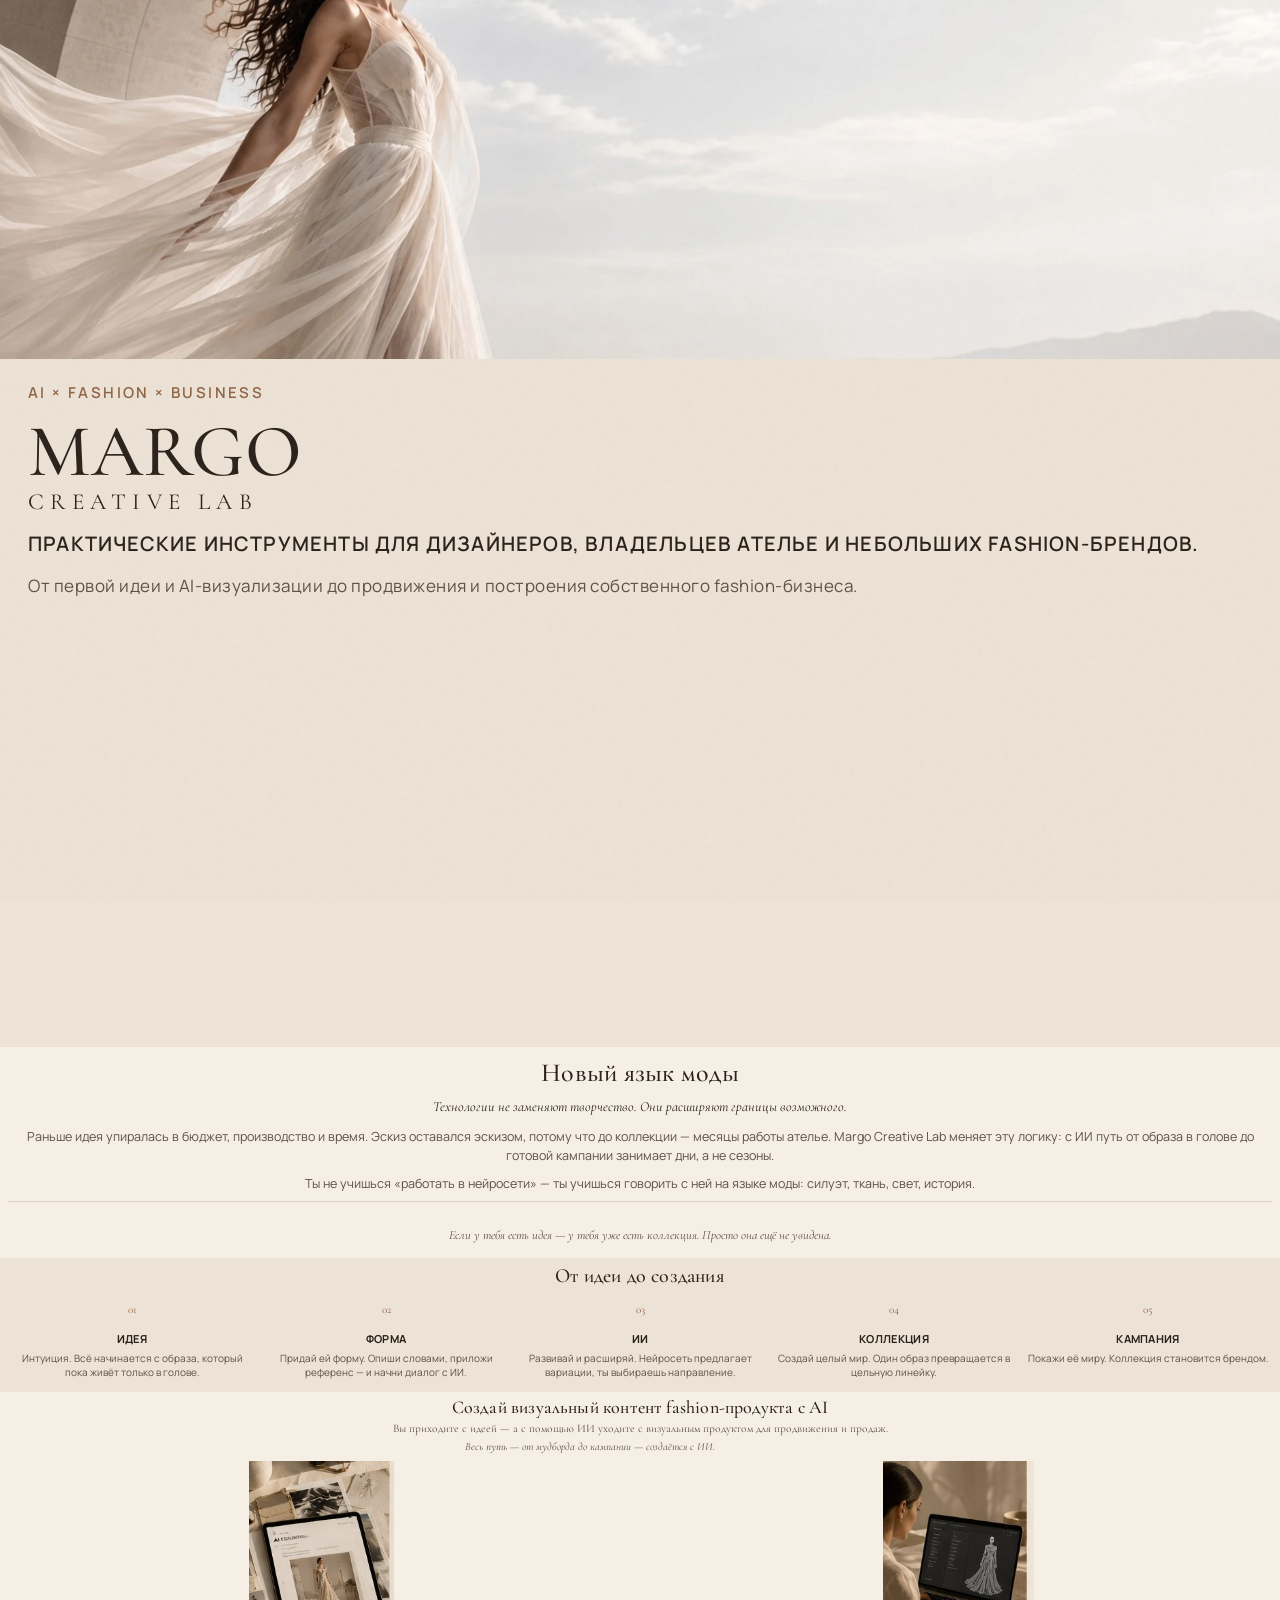
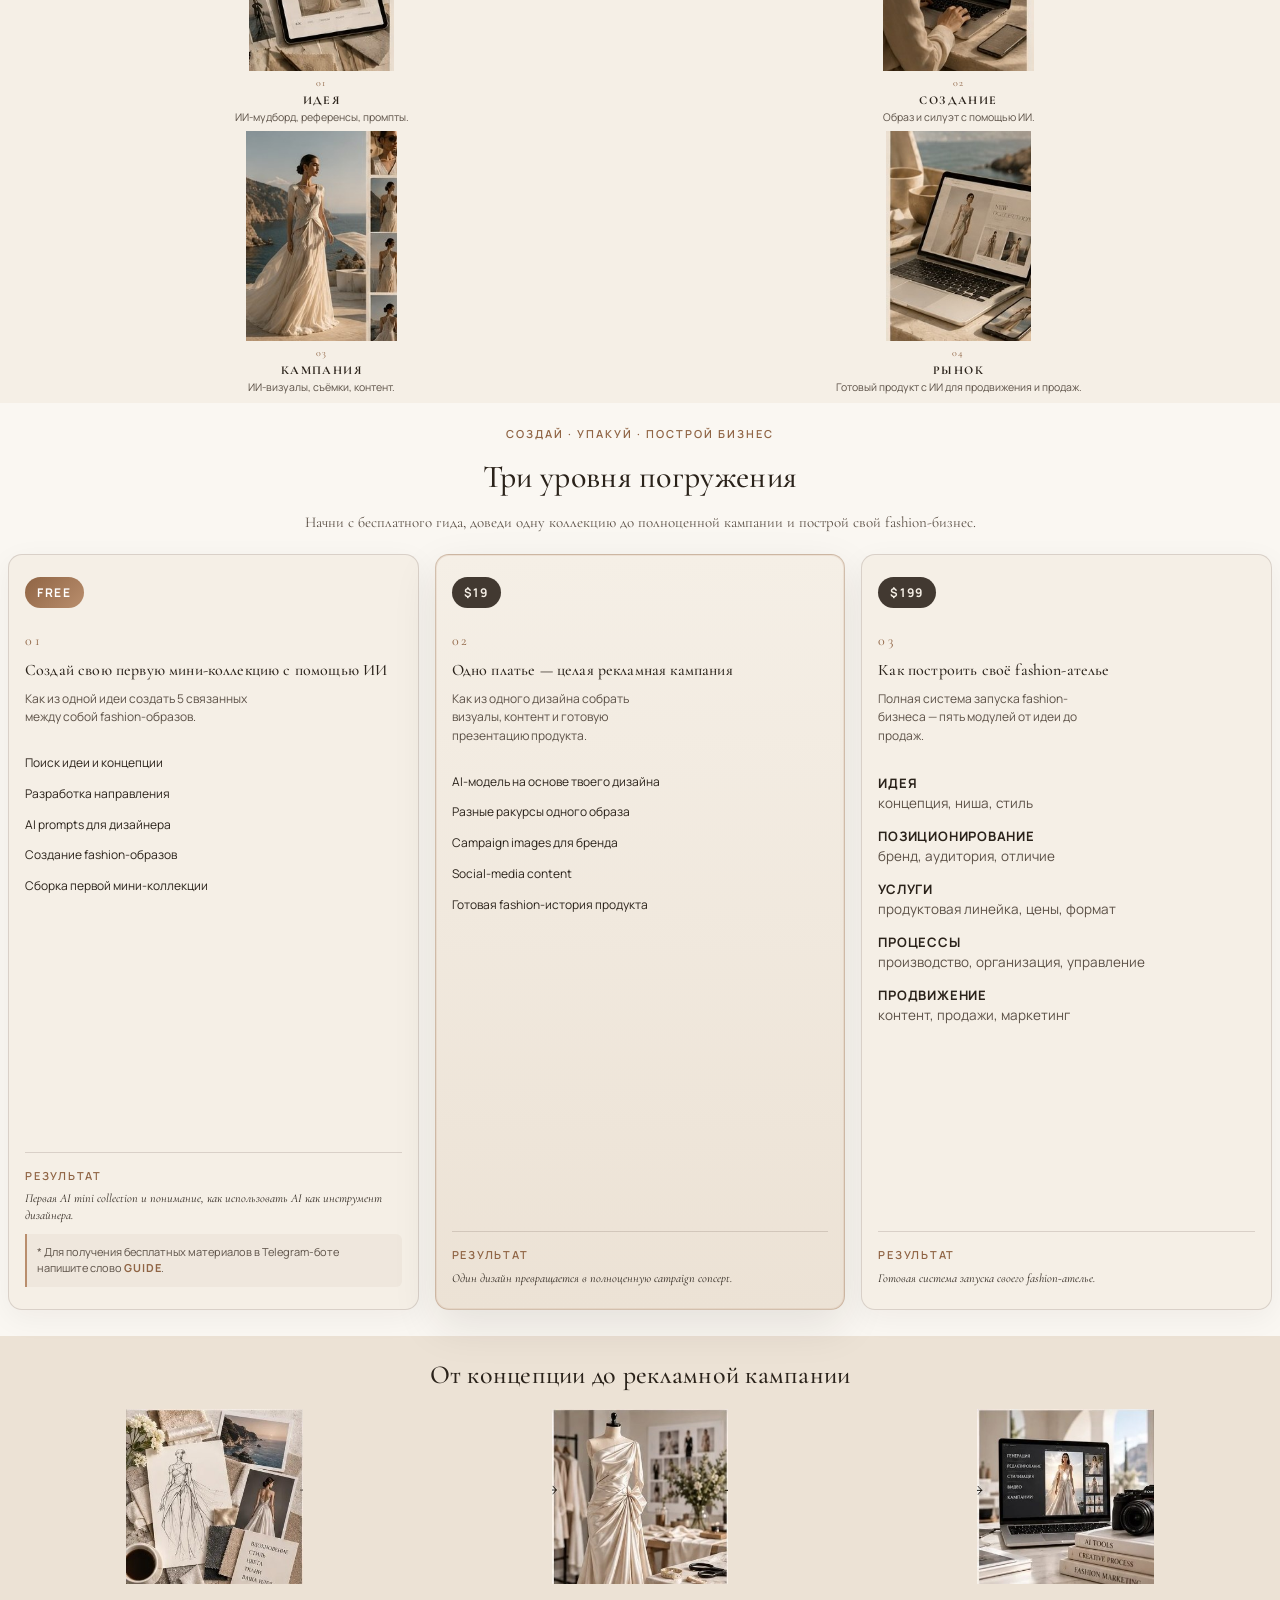
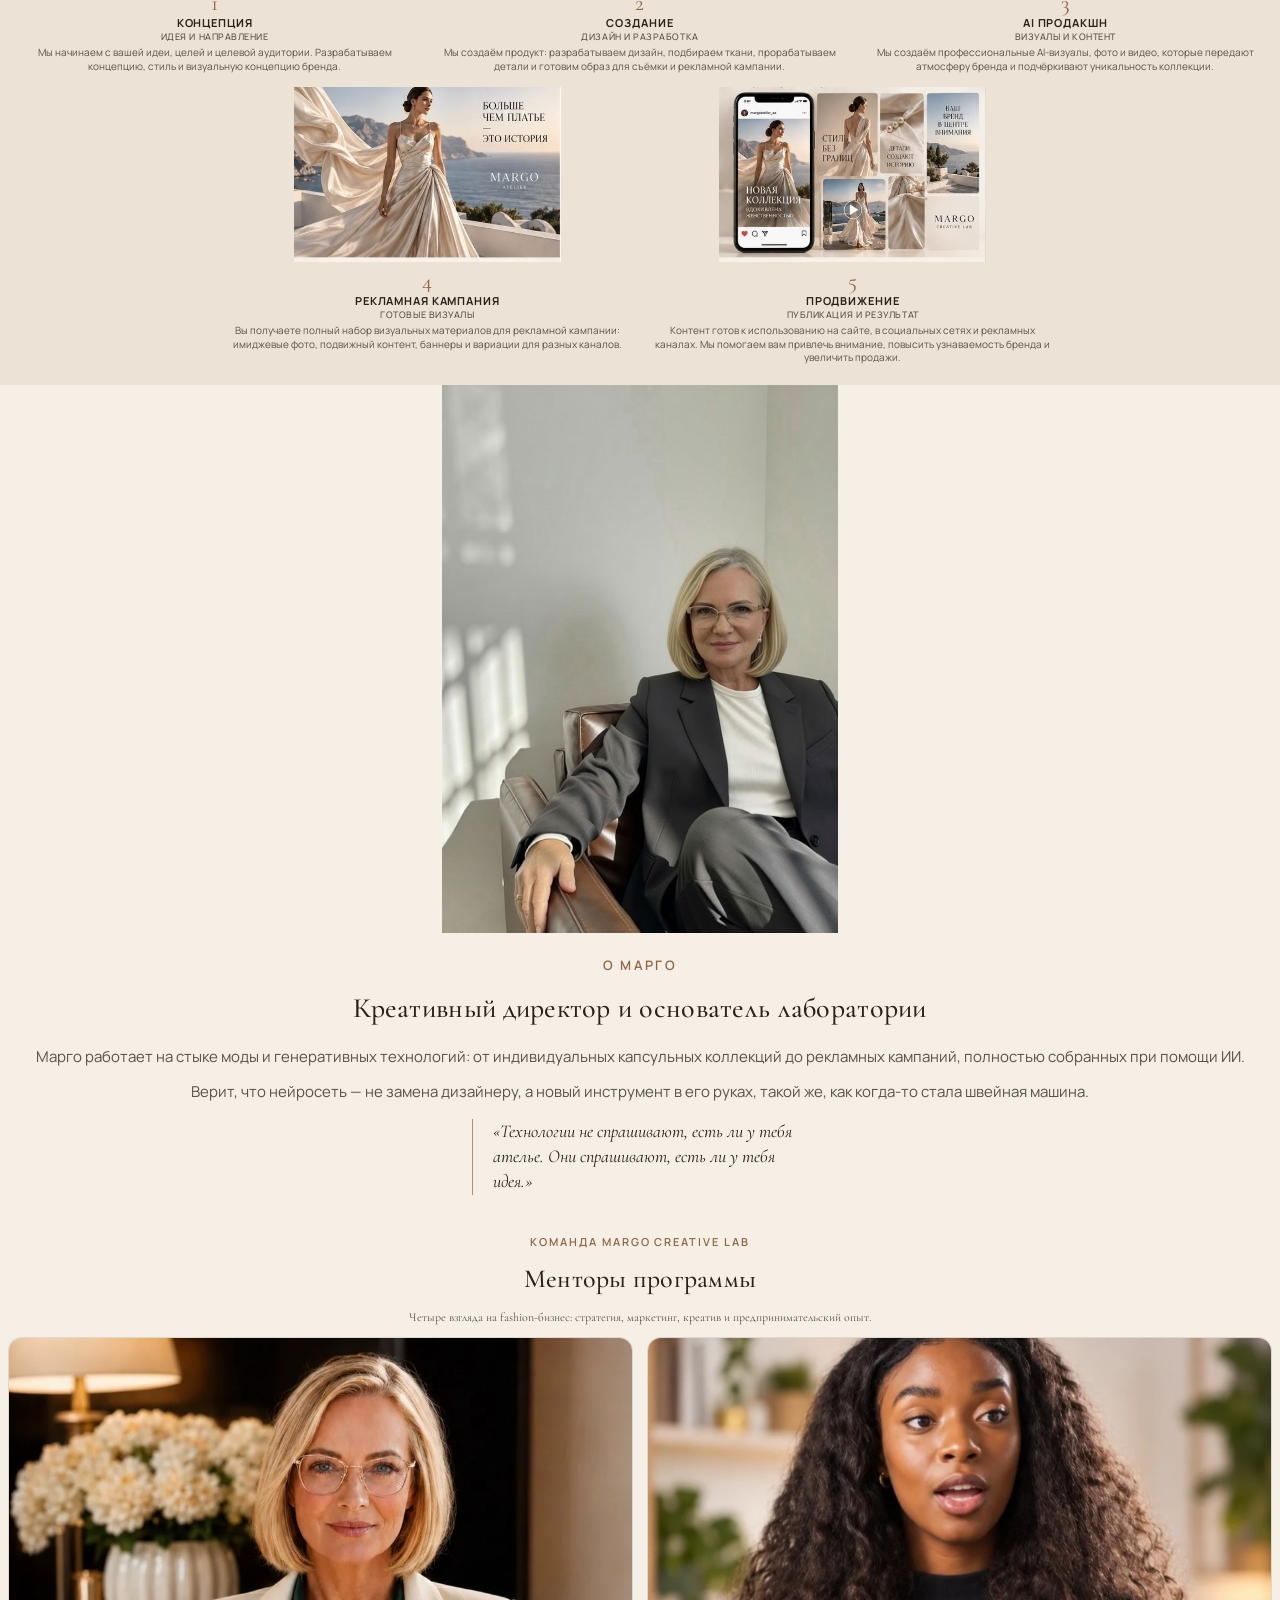
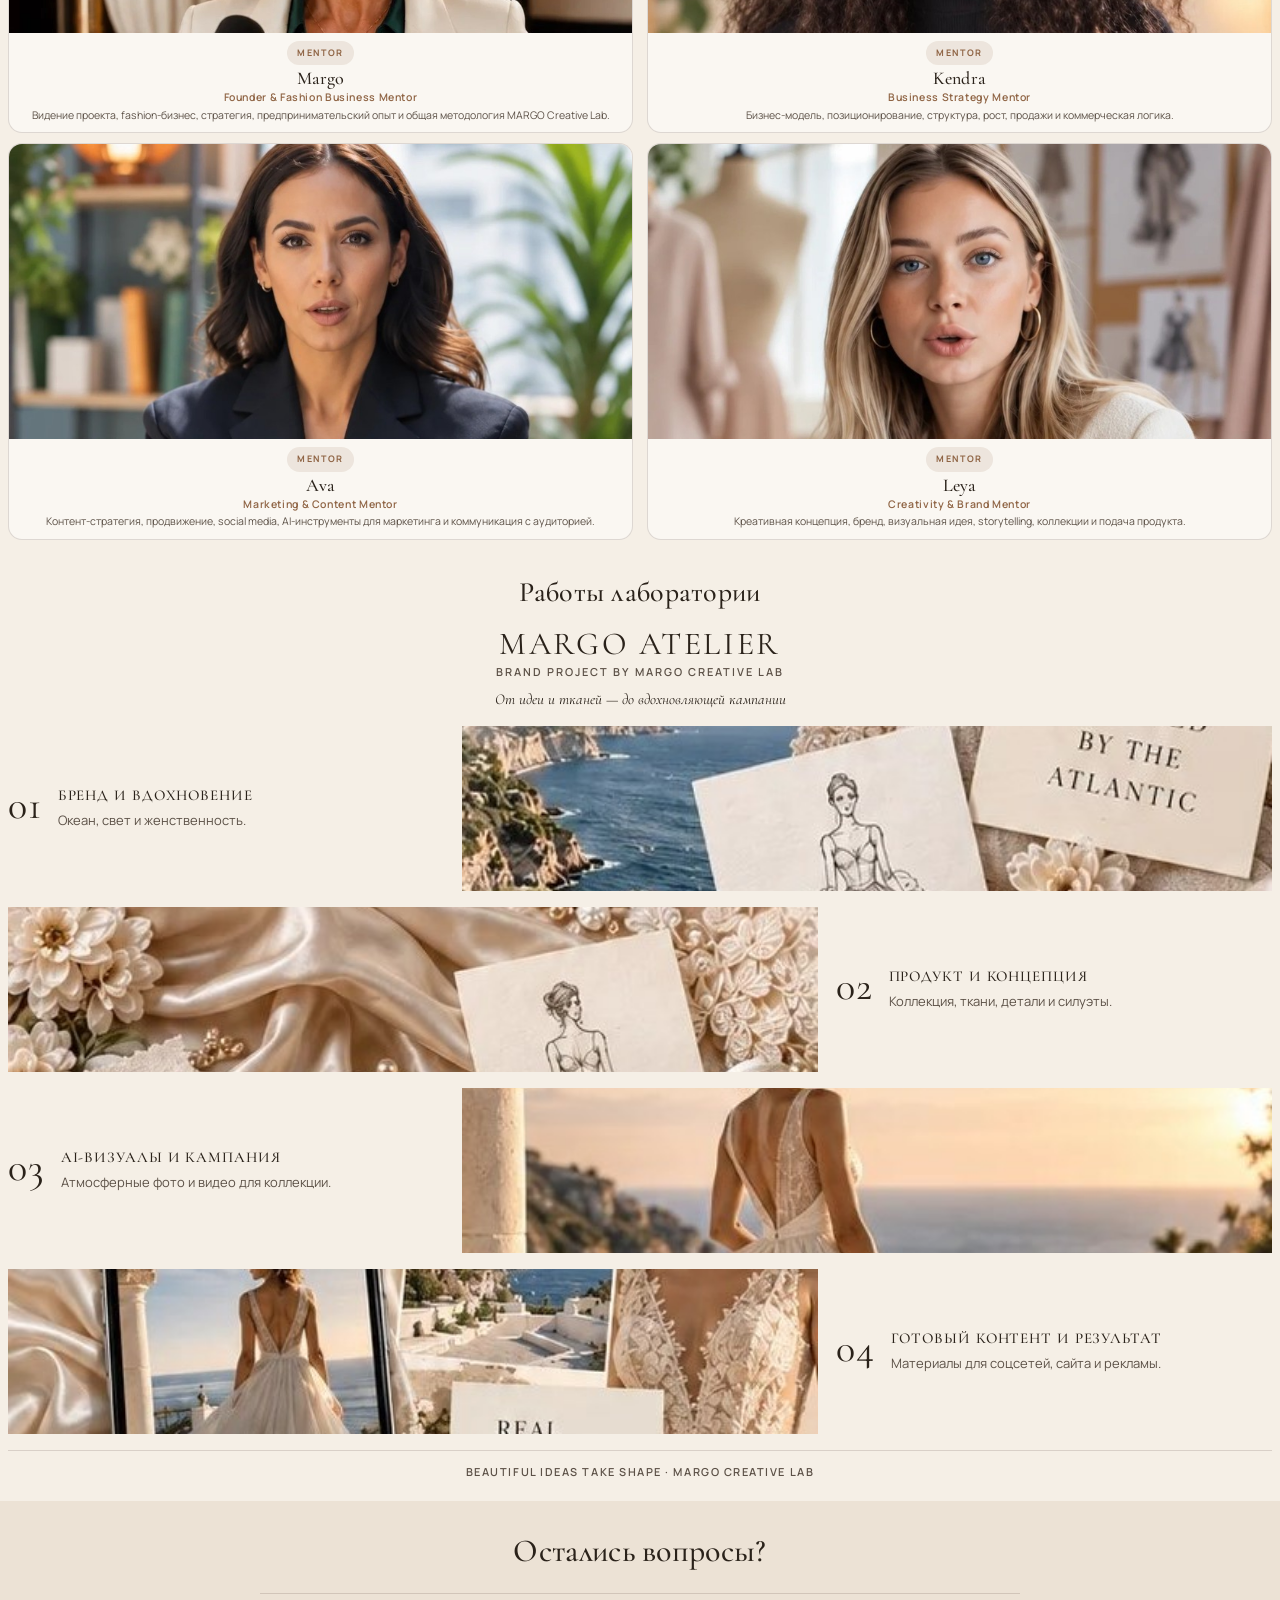
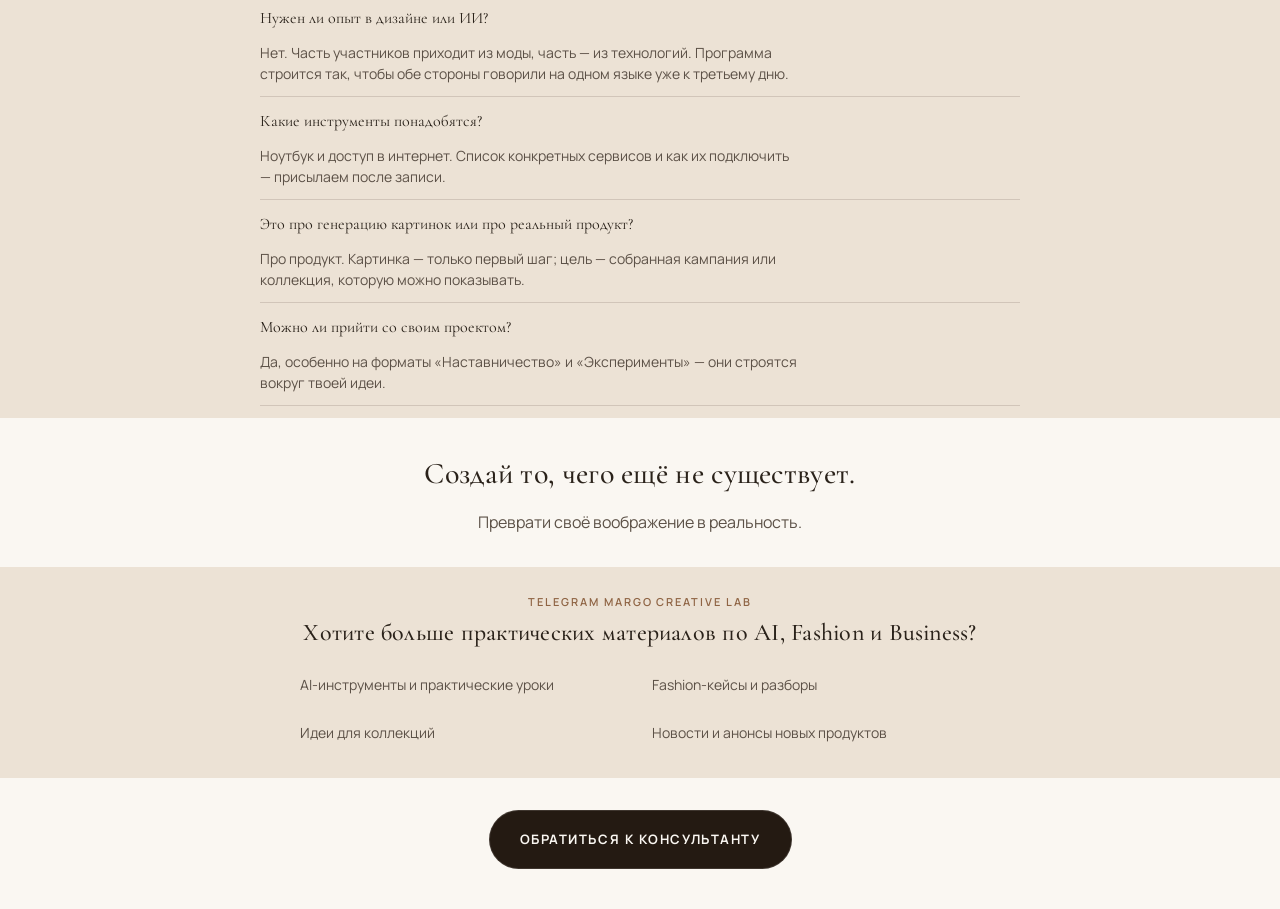
==== commit 6f46f1df: "*" ====
--- a/files/landing-print.html
+++ b/files/landing-print.html
@@ -14,7 +14,7 @@
 <meta property="og:type" content="website">
 <meta name="twitter:card" content="summary_large_image">
 <link rel="icon" href="data:image/svg+xml,<svg xmlns='http://www.w3.org/2000/svg' viewBox='0 0 100 100'><text y='.9em' font-size='90'>✦</text></svg>">
-<link rel="stylesheet" href="../css/styles.css">
+<link rel="stylesheet" href="../css/styles.css?v=consult-inline">
 <link rel="preload" as="image" href="../images/hero-wide.jpg">
 <noscript><style>[data-reveal]{opacity:1!important;transform:none!important}</style></noscript>
 
@@ -26,7 +26,8 @@
     print-color-adjust: exact !important;
   }
   header, footer, .burger, .mobile-nav, .skip-link, #back-to-top, #scroll-progress,
-  .lang-switch, .hero-actions, .consult-modal, .consult-modal-panel, .consult-modal-backdrop,
+  .lang-switch, .hero-actions, .hero-consult-wrap, .consult-inline,
+  .consult-modal, .consult-modal-panel, .consult-modal-backdrop,
   #consultModal, .btn, .product-cta, .faq-trig .plus, .final-cta .side-img {
     display: none !important;
   }
@@ -226,7 +227,8 @@
   .product-title { font-size: 16px !important; line-height: 1.2 !important; }
   .product-sub { font-size: 12px !important; margin: 10px 0 !important; }
   .product-list { gap: 6px !important; margin: 14px 0 !important; flex: 1 !important; }
-  .product-list li { font-size: 12px !important; line-height: 1.4 !important; padding: 4px 0 !important; }
+  .product-list li { font-size: 12px !important; line-height: 1.4 !important; padding: 4px 0 !important; padding-left: 0 !important; }
+  .product-list li::before { display: none !important; content: none !important; }
   .product-result { margin-top: auto !important; padding-top: 14px !important; }
   .product-result p { font-size: 12px !important; }
   .product-note { font-size: 11px !important; margin-top: 10px !important; padding: 10px !important; }
@@ -488,7 +490,8 @@
     max-width: 680px !important;
     text-align: left !important;
   }
-  .community-list li { font-size: 14px !important; padding: 8px 0 !important; }
+  .community-list li { font-size: 14px !important; padding: 8px 0 !important; padding-left: 0 !important; }
+  .community-list li::before { display: none !important; content: none !important; }
 
   .pdf-cta {
     display: flex !important;
@@ -541,9 +544,8 @@
         <p class="hero-consult-text" data-i18n="hero.consult.text">Поговорите с консультантом по fashion-бизнесу и получите более ясное направление для своих идей, бизнеса или бренда.</p>
       </div>
       </div>
-  </section>
-
-  
+    </div>
+  </section>
 
   <section class="manifesto" id="manifesto">
     <div class="wrap manifesto-inner">
